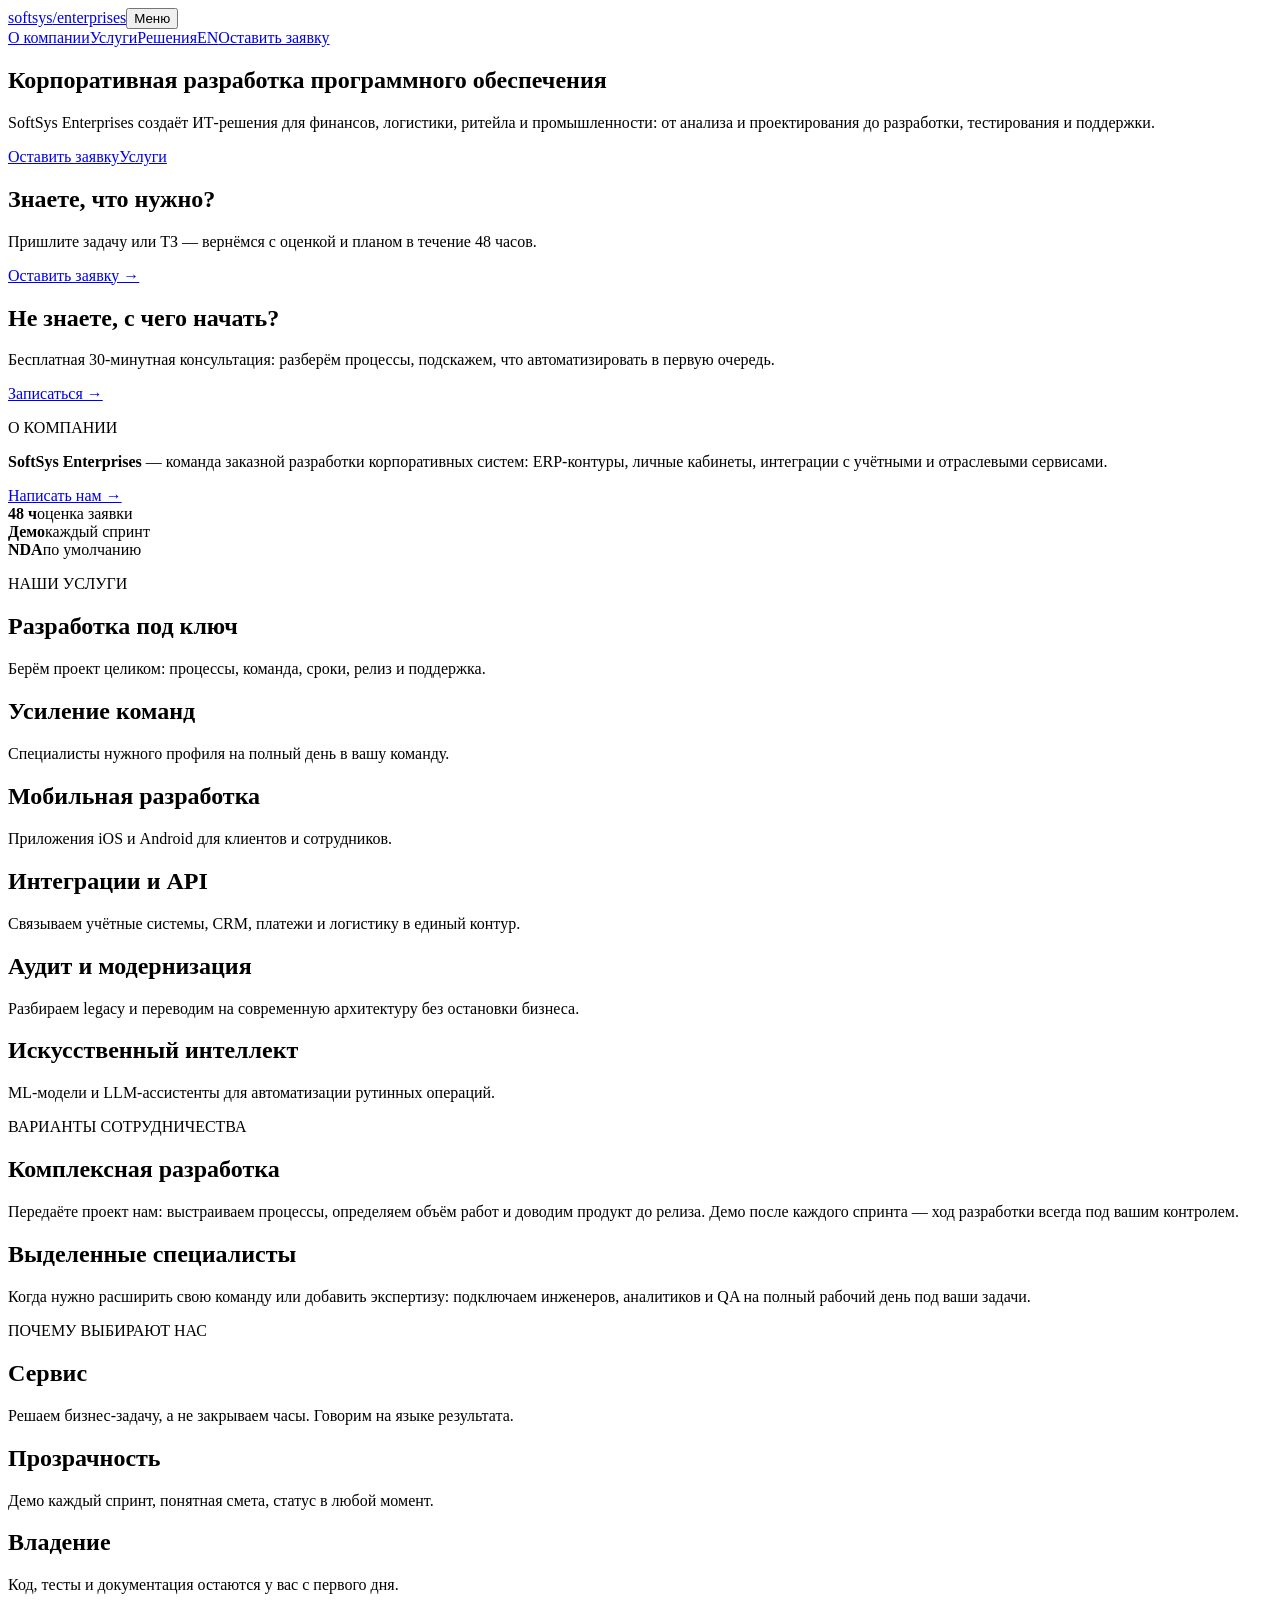
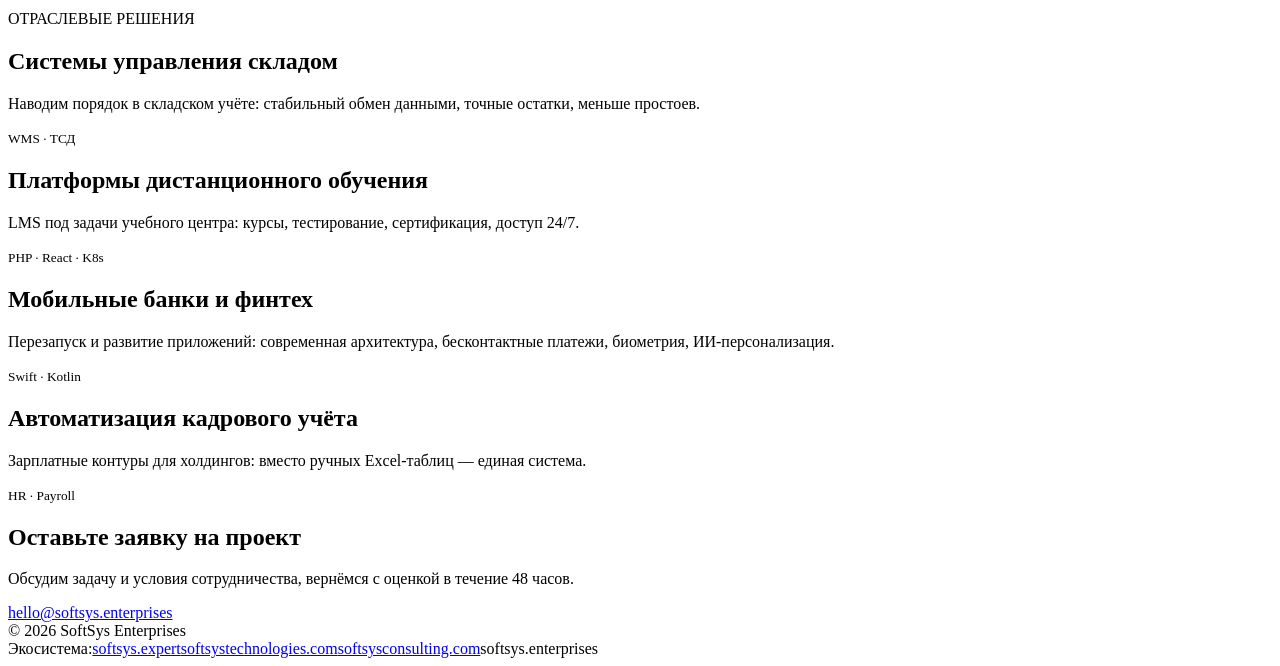
==== index.html @ 0e8d0ef5 "Publish prerendered website" ====
<!doctype html>
<html lang="ru">
<head>
<meta charset="UTF-8">
<meta name="viewport" content="width=device-width,initial-scale=1">
<link rel="icon" type="image/svg+xml" href="/softsys-enterprises-site/favicon.svg">
<!--seo:start-->
<title>Корпоративная разработка ПО — SoftSys Enterprises</title>
<meta name="description" content="Разработка корпоративных систем для финансов, логистики, ритейла и промышленности. Интеграции, мобильные приложения, аудит и модернизация ПО.">
<meta name="robots" content="index,follow,max-image-preview:large">
<link rel="canonical" href="https://softsys.enterprises/">
<link rel="alternate" hreflang="ru" href="https://softsys.enterprises/">
<link rel="alternate" hreflang="en" href="https://softsys.enterprises/en/">
<link rel="alternate" hreflang="x-default" href="https://softsys.enterprises/">
<meta name="theme-color" content="#FFFFFF">
<meta property="og:type" content="website">
<meta property="og:site_name" content="SoftSys Enterprises">
<meta property="og:title" content="Корпоративная разработка ПО — SoftSys Enterprises">
<meta property="og:description" content="Разработка корпоративных систем для финансов, логистики, ритейла и промышленности. Интеграции, мобильные приложения, аудит и модернизация ПО.">
<meta property="og:url" content="https://softsys.enterprises/">
<meta property="og:locale" content="ru_RU">
<meta property="og:image" content="https://softsys.enterprises/og-image.png">
<meta property="og:image:width" content="1200">
<meta property="og:image:height" content="630">
<meta property="og:image:alt" content="SoftSys Enterprises">
<meta name="twitter:card" content="summary_large_image">
<meta name="twitter:title" content="Корпоративная разработка ПО — SoftSys Enterprises">
<meta name="twitter:description" content="Разработка корпоративных систем для финансов, логистики, ритейла и промышленности. Интеграции, мобильные приложения, аудит и модернизация ПО.">
<meta name="twitter:image" content="https://softsys.enterprises/og-image.png">
<script type="application/ld+json">{"@context":"https://schema.org","@graph":[{"@type":"Organization","@id":"https://softsys.enterprises/#organization","name":"SoftSys Enterprises","url":"https://softsys.enterprises/","email":"hello@softsys.enterprises"},{"@type":"WebSite","@id":"https://softsys.enterprises/#website","name":"SoftSys Enterprises","url":"https://softsys.enterprises/","inLanguage":["ru","en"],"publisher":{"@id":"https://softsys.enterprises/#organization"}},{"@type":"WebPage","@id":"https://softsys.enterprises/","url":"https://softsys.enterprises/","name":"Корпоративная разработка ПО — SoftSys Enterprises","description":"Разработка корпоративных систем для финансов, логистики, ритейла и промышленности. Интеграции, мобильные приложения, аудит и модернизация ПО.","inLanguage":"ru","isPartOf":{"@id":"https://softsys.enterprises/#website"},"about":{"@id":"https://softsys.enterprises/#organization"}}]}</script><!--seo:end-->
  <script type="module" crossorigin src="/softsys-enterprises-site/assets/index-pU8qvb5_.js"></script>
  <link rel="stylesheet" crossorigin href="/softsys-enterprises-site/assets/index-C5hssS20.css">
</head>
<body>
<div id="app"><!--[--><header class="site-header"><nav class="nav shell" aria-label="Основная навигация"><a class="brand" href="#top">softsys<span>/enterprises</span></a><button class="menu" type="button" aria-expanded="false" aria-controls="nav-links"><span class="sr-only">Меню</span><i></i><i></i></button><div id="nav-links" class="nav-links"><a href="#about">О компании</a><a href="#services">Услуги</a><a href="#work">Решения</a><a class="language" href="en/" hreflang="en">EN</a><a class="nav-cta" href="#contact">Оставить заявку</a></div></nav></header><main id="top"><section class="hero shell"><h1>Корпоративная разработка программного обеспечения</h1><p>SoftSys Enterprises создаёт ИТ-решения для финансов, логистики, ритейла и промышленности: от анализа и проектирования до разработки, тестирования и поддержки.</p><div class="actions"><a class="button primary" href="#contact">Оставить заявку</a><a class="button secondary" href="#services">Услуги</a></div></section><section id="start" class="shell section"><div class="start-grid"><article><h2>Знаете, что нужно?</h2><p>Пришлите задачу или ТЗ — вернёмся с оценкой и планом в течение 48 часов.</p><a href="#contact">Оставить заявку →</a></article><article><h2>Не знаете, с чего начать?</h2><p>Бесплатная 30-минутная консультация: разберём процессы, подскажем, что автоматизировать в первую очередь.</p><a href="mailto:hello@softsys.enterprises">Записаться →</a></article></div></section><section id="about" class="shell section about"><div><p class="eyebrow">О КОМПАНИИ</p><p class="about-text"><b>SoftSys Enterprises</b> — команда заказной разработки корпоративных систем: ERP-контуры, личные кабинеты, интеграции с учётными и отраслевыми сервисами.</p><a href="#contact">Написать нам →</a></div><div class="stats"><article><b>48 ч</b><span>оценка заявки</span></article><article><b>Демо</b><span>каждый спринт</span></article><article><b>NDA</b><span>по умолчанию</span></article></div></section><section id="services" class="shell section"><p class="eyebrow">НАШИ УСЛУГИ</p><div class="card-grid"><!--[--><article><h2>Разработка под ключ</h2><p>Берём проект целиком: процессы, команда, сроки, релиз и поддержка.</p></article><article><h2>Усиление команд</h2><p>Специалисты нужного профиля на полный день в вашу команду.</p></article><article><h2>Мобильная разработка</h2><p>Приложения iOS и Android для клиентов и сотрудников.</p></article><article><h2>Интеграции и API</h2><p>Связываем учётные системы, CRM, платежи и логистику в единый контур.</p></article><article><h2>Аудит и модернизация</h2><p>Разбираем legacy и переводим на современную архитектуру без остановки бизнеса.</p></article><article><h2>Искусственный интеллект</h2><p>ML-модели и LLM-ассистенты для автоматизации рутинных операций.</p></article><!--]--></div></section><section class="shell section"><p class="eyebrow">ВАРИАНТЫ СОТРУДНИЧЕСТВА</p><div class="start-grid"><!--[--><article><h2>Комплексная разработка</h2><p>Передаёте проект нам: выстраиваем процессы, определяем объём работ и доводим продукт до релиза. Демо после каждого спринта — ход разработки всегда под вашим контролем.</p></article><article><h2>Выделенные специалисты</h2><p>Когда нужно расширить свою команду или добавить экспертизу: подключаем инженеров, аналитиков и QA на полный рабочий день под ваши задачи.</p></article><!--]--></div></section><section class="shell section"><p class="eyebrow">ПОЧЕМУ ВЫБИРАЮТ НАС</p><div class="value-grid"><!--[--><article><h2>Сервис</h2><p>Решаем бизнес-задачу, а не закрываем часы. Говорим на языке результата.</p></article><article><h2>Прозрачность</h2><p>Демо каждый спринт, понятная смета, статус в любой момент.</p></article><article><h2>Владение</h2><p>Код, тесты и документация остаются у вас с первого дня.</p></article><!--]--></div></section><section id="work" class="shell section"><p class="eyebrow">ОТРАСЛЕВЫЕ РЕШЕНИЯ</p><div class="work"><!--[--><article><h2>Системы управления складом</h2><p>Наводим порядок в складском учёте: стабильный обмен данными, точные остатки, меньше простоев.</p><small>WMS · ТСД</small></article><article><h2>Платформы дистанционного обучения</h2><p>LMS под задачи учебного центра: курсы, тестирование, сертификация, доступ 24/7.</p><small>PHP · React · K8s</small></article><article><h2>Мобильные банки и финтех</h2><p>Перезапуск и развитие приложений: современная архитектура, бесконтактные платежи, биометрия, ИИ-персонализация.</p><small>Swift · Kotlin</small></article><article><h2>Автоматизация кадрового учёта</h2><p>Зарплатные контуры для холдингов: вместо ручных Excel-таблиц — единая система.</p><small>HR · Payroll</small></article><!--]--></div></section><section id="contact" class="shell contact"><div class="contact-box"><h2>Оставьте заявку на проект</h2><p>Обсудим задачу и условия сотрудничества, вернёмся с оценкой в течение 48 часов.</p><a href="mailto:hello@softsys.enterprises">hello@softsys.enterprises</a></div><footer><span>© 2026 SoftSys Enterprises</span><div><span>Экосистема:</span><a href="https://softsys.expert">softsys.expert</a><a href="https://softsystechnologies.com">softsystechnologies.com</a><a href="https://softsysconsulting.com">softsysconsulting.com</a><span class="current">softsys.enterprises</span></div></footer></section></main><!--]--></div>
</body>
</html>
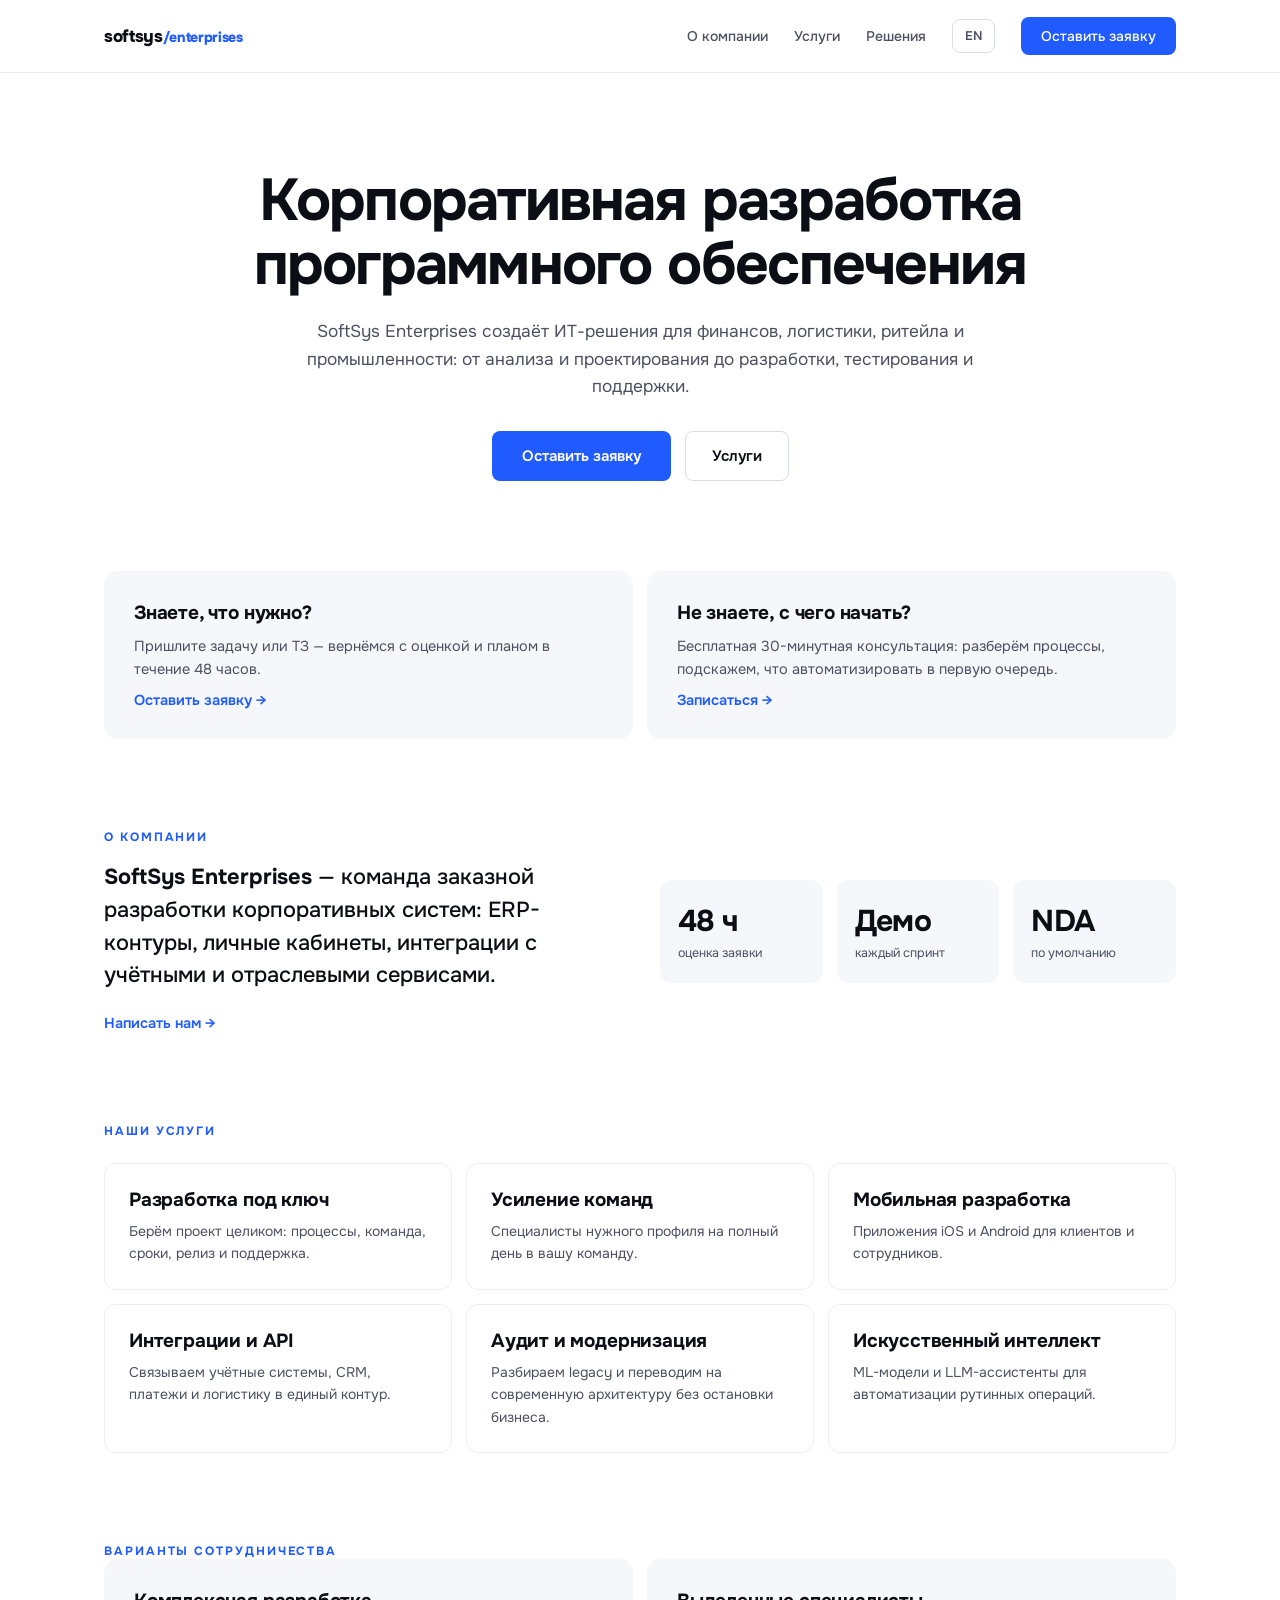
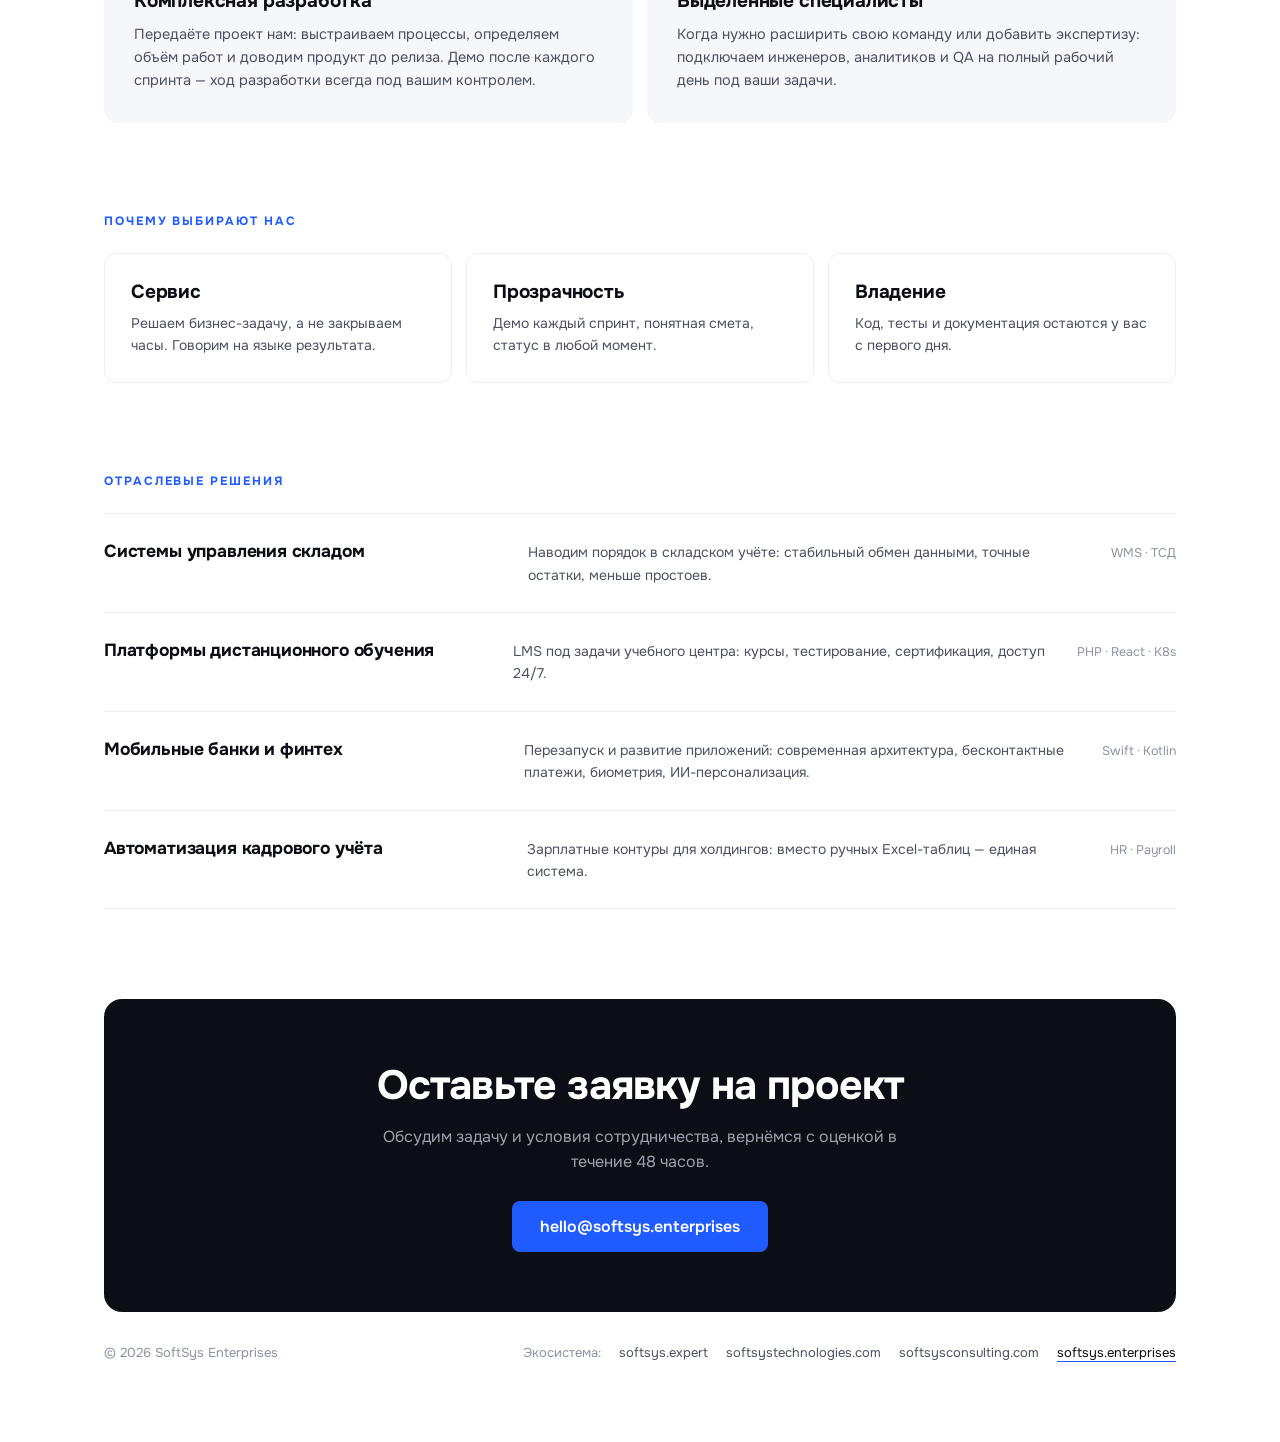
==== commit f4dbd400: "Configure custom domain softsys.enterprises" ====
--- a/index.html
+++ b/index.html
@@ -3,7 +3,7 @@
 <head>
 <meta charset="UTF-8">
 <meta name="viewport" content="width=device-width,initial-scale=1">
-<link rel="icon" type="image/svg+xml" href="/softsys-enterprises-site/favicon.svg">
+<link rel="icon" type="image/svg+xml" href="/favicon.svg">
 <!--seo:start-->
 <title>Корпоративная разработка ПО — SoftSys Enterprises</title>
 <meta name="description" content="Разработка корпоративных систем для финансов, логистики, ритейла и промышленности. Интеграции, мобильные приложения, аудит и модернизация ПО.">
@@ -28,8 +28,8 @@
 <meta name="twitter:description" content="Разработка корпоративных систем для финансов, логистики, ритейла и промышленности. Интеграции, мобильные приложения, аудит и модернизация ПО.">
 <meta name="twitter:image" content="https://softsys.enterprises/og-image.png">
 <script type="application/ld+json">{"@context":"https://schema.org","@graph":[{"@type":"Organization","@id":"https://softsys.enterprises/#organization","name":"SoftSys Enterprises","url":"https://softsys.enterprises/","email":"hello@softsys.enterprises"},{"@type":"WebSite","@id":"https://softsys.enterprises/#website","name":"SoftSys Enterprises","url":"https://softsys.enterprises/","inLanguage":["ru","en"],"publisher":{"@id":"https://softsys.enterprises/#organization"}},{"@type":"WebPage","@id":"https://softsys.enterprises/","url":"https://softsys.enterprises/","name":"Корпоративная разработка ПО — SoftSys Enterprises","description":"Разработка корпоративных систем для финансов, логистики, ритейла и промышленности. Интеграции, мобильные приложения, аудит и модернизация ПО.","inLanguage":"ru","isPartOf":{"@id":"https://softsys.enterprises/#website"},"about":{"@id":"https://softsys.enterprises/#organization"}}]}</script><!--seo:end-->
-  <script type="module" crossorigin src="/softsys-enterprises-site/assets/index-pU8qvb5_.js"></script>
-  <link rel="stylesheet" crossorigin href="/softsys-enterprises-site/assets/index-C5hssS20.css">
+  <script type="module" crossorigin src="/assets/index-C4tIwDuq.js"></script>
+  <link rel="stylesheet" crossorigin href="/assets/index-bQgVB9Rm.css">
 </head>
 <body>
 <div id="app"><!--[--><header class="site-header"><nav class="nav shell" aria-label="Основная навигация"><a class="brand" href="#top">softsys<span>/enterprises</span></a><button class="menu" type="button" aria-expanded="false" aria-controls="nav-links"><span class="sr-only">Меню</span><i></i><i></i></button><div id="nav-links" class="nav-links"><a href="#about">О компании</a><a href="#services">Услуги</a><a href="#work">Решения</a><a class="language" href="en/" hreflang="en">EN</a><a class="nav-cta" href="#contact">Оставить заявку</a></div></nav></header><main id="top"><section class="hero shell"><h1>Корпоративная разработка программного обеспечения</h1><p>SoftSys Enterprises создаёт ИТ-решения для финансов, логистики, ритейла и промышленности: от анализа и проектирования до разработки, тестирования и поддержки.</p><div class="actions"><a class="button primary" href="#contact">Оставить заявку</a><a class="button secondary" href="#services">Услуги</a></div></section><section id="start" class="shell section"><div class="start-grid"><article><h2>Знаете, что нужно?</h2><p>Пришлите задачу или ТЗ — вернёмся с оценкой и планом в течение 48 часов.</p><a href="#contact">Оставить заявку →</a></article><article><h2>Не знаете, с чего начать?</h2><p>Бесплатная 30-минутная консультация: разберём процессы, подскажем, что автоматизировать в первую очередь.</p><a href="mailto:hello@softsys.enterprises">Записаться →</a></article></div></section><section id="about" class="shell section about"><div><p class="eyebrow">О КОМПАНИИ</p><p class="about-text"><b>SoftSys Enterprises</b> — команда заказной разработки корпоративных систем: ERP-контуры, личные кабинеты, интеграции с учётными и отраслевыми сервисами.</p><a href="#contact">Написать нам →</a></div><div class="stats"><article><b>48 ч</b><span>оценка заявки</span></article><article><b>Демо</b><span>каждый спринт</span></article><article><b>NDA</b><span>по умолчанию</span></article></div></section><section id="services" class="shell section"><p class="eyebrow">НАШИ УСЛУГИ</p><div class="card-grid"><!--[--><article><h2>Разработка под ключ</h2><p>Берём проект целиком: процессы, команда, сроки, релиз и поддержка.</p></article><article><h2>Усиление команд</h2><p>Специалисты нужного профиля на полный день в вашу команду.</p></article><article><h2>Мобильная разработка</h2><p>Приложения iOS и Android для клиентов и сотрудников.</p></article><article><h2>Интеграции и API</h2><p>Связываем учётные системы, CRM, платежи и логистику в единый контур.</p></article><article><h2>Аудит и модернизация</h2><p>Разбираем legacy и переводим на современную архитектуру без остановки бизнеса.</p></article><article><h2>Искусственный интеллект</h2><p>ML-модели и LLM-ассистенты для автоматизации рутинных операций.</p></article><!--]--></div></section><section class="shell section"><p class="eyebrow">ВАРИАНТЫ СОТРУДНИЧЕСТВА</p><div class="start-grid"><!--[--><article><h2>Комплексная разработка</h2><p>Передаёте проект нам: выстраиваем процессы, определяем объём работ и доводим продукт до релиза. Демо после каждого спринта — ход разработки всегда под вашим контролем.</p></article><article><h2>Выделенные специалисты</h2><p>Когда нужно расширить свою команду или добавить экспертизу: подключаем инженеров, аналитиков и QA на полный рабочий день под ваши задачи.</p></article><!--]--></div></section><section class="shell section"><p class="eyebrow">ПОЧЕМУ ВЫБИРАЮТ НАС</p><div class="value-grid"><!--[--><article><h2>Сервис</h2><p>Решаем бизнес-задачу, а не закрываем часы. Говорим на языке результата.</p></article><article><h2>Прозрачность</h2><p>Демо каждый спринт, понятная смета, статус в любой момент.</p></article><article><h2>Владение</h2><p>Код, тесты и документация остаются у вас с первого дня.</p></article><!--]--></div></section><section id="work" class="shell section"><p class="eyebrow">ОТРАСЛЕВЫЕ РЕШЕНИЯ</p><div class="work"><!--[--><article><h2>Системы управления складом</h2><p>Наводим порядок в складском учёте: стабильный обмен данными, точные остатки, меньше простоев.</p><small>WMS · ТСД</small></article><article><h2>Платформы дистанционного обучения</h2><p>LMS под задачи учебного центра: курсы, тестирование, сертификация, доступ 24/7.</p><small>PHP · React · K8s</small></article><article><h2>Мобильные банки и финтех</h2><p>Перезапуск и развитие приложений: современная архитектура, бесконтактные платежи, биометрия, ИИ-персонализация.</p><small>Swift · Kotlin</small></article><article><h2>Автоматизация кадрового учёта</h2><p>Зарплатные контуры для холдингов: вместо ручных Excel-таблиц — единая система.</p><small>HR · Payroll</small></article><!--]--></div></section><section id="contact" class="shell contact"><div class="contact-box"><h2>Оставьте заявку на проект</h2><p>Обсудим задачу и условия сотрудничества, вернёмся с оценкой в течение 48 часов.</p><a href="mailto:hello@softsys.enterprises">hello@softsys.enterprises</a></div><footer><span>© 2026 SoftSys Enterprises</span><div><span>Экосистема:</span><a href="https://softsys.expert">softsys.expert</a><a href="https://softsystechnologies.com">softsystechnologies.com</a><a href="https://softsysconsulting.com">softsysconsulting.com</a><span class="current">softsys.enterprises</span></div></footer></section></main><!--]--></div>
--- a/assets/index-bQgVB9Rm.css
+++ b/assets/index-bQgVB9Rm.css
@@ -0,0 +1 @@
+@font-face{font-family:Onest Variable;font-style:normal;font-display:swap;font-weight:100 900;src:url(/assets/onest-cyrillic-ext-wght-normal-DOFToQv1.woff2)format("woff2-variations");unicode-range:U+460-52F,U+1C80-1C8A,U+20B4,U+2DE0-2DFF,U+A640-A69F,U+FE2E-FE2F}@font-face{font-family:Onest Variable;font-style:normal;font-display:swap;font-weight:100 900;src:url(/assets/onest-cyrillic-wght-normal-DayYxulF.woff2)format("woff2-variations");unicode-range:U+301,U+400-45F,U+490-491,U+4B0-4B1,U+2116}@font-face{font-family:Onest Variable;font-style:normal;font-display:swap;font-weight:100 900;src:url(/assets/onest-math-wght-normal-Bl4ZGkZl.woff2)format("woff2-variations");unicode-range:U+302-303,U+305,U+307-308,U+310,U+312,U+315,U+31A,U+326-327,U+32C,U+32F-330,U+332-333,U+338,U+33A,U+346,U+34D,U+391-3A1,U+3A3-3A9,U+3B1-3C9,U+3D1,U+3D5-3D6,U+3F0-3F1,U+3F4-3F5,U+2016-2017,U+2034-2038,U+203C,U+2040,U+2043,U+2047,U+2050,U+2057,U+205F,U+2070-2071,U+2074-208E,U+2090-209C,U+20D0-20DC,U+20E1,U+20E5-20EF,U+2100-2112,U+2114-2115,U+2117-2121,U+2123-214F,U+2190,U+2192,U+2194-21AE,U+21B0-21E5,U+21F1-21F2,U+21F4-2211,U+2213-2214,U+2216-22FF,U+2308-230B,U+2310,U+2319,U+231C-2321,U+2336-237A,U+237C,U+2395,U+239B-23B7,U+23D0,U+23DC-23E1,U+2474-2475,U+25AF,U+25B3,U+25B7,U+25BD,U+25C1,U+25CA,U+25CC,U+25FB,U+266D-266F,U+27C0-27FF,U+2900-2AFF,U+2B0E-2B11,U+2B30-2B4C,U+2BFE,U+3030,U+FF5B,U+FF5D,U+1D400-1D7FF,U+1EE??}@font-face{font-family:Onest Variable;font-style:normal;font-display:swap;font-weight:100 900;src:url(/assets/onest-symbols-wght-normal-DxQzqQfC.woff2)format("woff2-variations");unicode-range:U+1-C,U+E-1F,U+7F-9F,U+20DD-20E0,U+20E2-20E4,U+2150-218F,U+2190,U+2192,U+2194-2199,U+21AF,U+21E6-21F0,U+21F3,U+2218-2219,U+2299,U+22C4-22C6,U+2300-243F,U+2440-244A,U+2460-24FF,U+25A0-27BF,U+28??,U+2921-2922,U+2981,U+29BF,U+29EB,U+2B??,U+4DC0-4DFF,U+FFF9-FFFB,U+10140-1018E,U+10190-1019C,U+101A0,U+101D0-101FD,U+102E0-102FB,U+10E60-10E7E,U+1D2C0-1D2D3,U+1D2E0-1D37F,U+1F0??,U+1F100-1F1AD,U+1F1E6-1F1FF,U+1F30D-1F30F,U+1F315,U+1F31C,U+1F31E,U+1F320-1F32C,U+1F336,U+1F378,U+1F37D,U+1F382,U+1F393-1F39F,U+1F3A7-1F3A8,U+1F3AC-1F3AF,U+1F3C2,U+1F3C4-1F3C6,U+1F3CA-1F3CE,U+1F3D4-1F3E0,U+1F3ED,U+1F3F1-1F3F3,U+1F3F5-1F3F7,U+1F408,U+1F415,U+1F41F,U+1F426,U+1F43F,U+1F441-1F442,U+1F444,U+1F446-1F449,U+1F44C-1F44E,U+1F453,U+1F46A,U+1F47D,U+1F4A3,U+1F4B0,U+1F4B3,U+1F4B9,U+1F4BB,U+1F4BF,U+1F4C8-1F4CB,U+1F4D6,U+1F4DA,U+1F4DF,U+1F4E3-1F4E6,U+1F4EA-1F4ED,U+1F4F7,U+1F4F9-1F4FB,U+1F4FD-1F4FE,U+1F503,U+1F507-1F50B,U+1F50D,U+1F512-1F513,U+1F53E-1F54A,U+1F54F-1F5FA,U+1F610,U+1F650-1F67F,U+1F687,U+1F68D,U+1F691,U+1F694,U+1F698,U+1F6AD,U+1F6B2,U+1F6B9-1F6BA,U+1F6BC,U+1F6C6-1F6CF,U+1F6D3-1F6D7,U+1F6E0-1F6EA,U+1F6F0-1F6F3,U+1F6F7-1F6FC,U+1F7??,U+1F800-1F80B,U+1F810-1F847,U+1F850-1F859,U+1F860-1F887,U+1F890-1F8AD,U+1F8B0-1F8BB,U+1F8C0-1F8C1,U+1F900-1F90B,U+1F93B,U+1F946,U+1F984,U+1F996,U+1F9E9,U+1FA00-1FA6F,U+1FA70-1FA7C,U+1FA80-1FA89,U+1FA8F-1FAC6,U+1FACE-1FADC,U+1FADF-1FAE9,U+1FAF0-1FAF8,U+1FB??}@font-face{font-family:Onest Variable;font-style:normal;font-display:swap;font-weight:100 900;src:url(/assets/onest-vietnamese-wght-normal-BBxOatbv.woff2)format("woff2-variations");unicode-range:U+102-103,U+110-111,U+128-129,U+168-169,U+1A0-1A1,U+1AF-1B0,U+300-301,U+303-304,U+308-309,U+323,U+329,U+1EA0-1EF9,U+20AB}@font-face{font-family:Onest Variable;font-style:normal;font-display:swap;font-weight:100 900;src:url(/assets/onest-latin-ext-wght-normal-QAhDxQuo.woff2)format("woff2-variations");unicode-range:U+100-2BA,U+2BD-2C5,U+2C7-2CC,U+2CE-2D7,U+2DD-2FF,U+304,U+308,U+329,U+1D00-1DBF,U+1E00-1E9F,U+1EF2-1EFF,U+2020,U+20A0-20AB,U+20AD-20C0,U+2113,U+2C60-2C7F,U+A720-A7FF}@font-face{font-family:Onest Variable;font-style:normal;font-display:swap;font-weight:100 900;src:url(/assets/onest-latin-wght-normal-Dun_Rd-l.woff2)format("woff2-variations");unicode-range:U+??,U+131,U+152-153,U+2BB-2BC,U+2C6,U+2DA,U+2DC,U+304,U+308,U+329,U+2000-206F,U+20AC,U+2122,U+2191,U+2193,U+2212,U+2215,U+FEFF,U+FFFD}:root{color:#0b0e14;font-synthesis:none;background:#fff;font-family:Onest Variable,Arial,sans-serif}*{box-sizing:border-box}html{scroll-behavior:smooth}body{min-width:320px;margin:0}a{color:inherit;text-decoration:none}a:hover{color:#1f5bff}a:focus-visible{outline-offset:4px;outline:3px solid #1f5bff}button:focus-visible{outline-offset:4px;outline:3px solid #1f5bff}.shell{width:min(1120px,100%);margin:auto;padding-inline-start:24px;padding-inline-end:24px}.site-header{z-index:10;-webkit-backdrop-filter:blur(8px);backdrop-filter:blur(8px);background:#ffffffeb;border-bottom:1px solid #eceef2;position:sticky;top:0}.nav{justify-content:space-between;align-items:center;gap:20px;min-height:72px;display:flex}.brand{letter-spacing:-.02em;font-size:17px;font-weight:800}.brand span{color:#1f5bff;font-size:14px}.nav-links{color:#4b5160;align-items:center;gap:26px;font-size:14px;font-weight:500;display:flex}.language{border:1px solid #d8dce4;border-radius:8px;padding:8px 12px;font-size:12.5px;font-weight:600}.nav-cta,.primary{color:#fff;background:#1f5bff;border-radius:8px;padding:10px 20px}.nav-cta:hover,.primary:hover{color:#fff;background:#1746cc}.menu{display:none}.hero{text-align:center;padding-top:96px}.hero h1{letter-spacing:-.03em;max-width:24ch;margin:auto;font-size:clamp(36px,4.6vw,60px);line-height:1.08}.hero>p{color:#4b5160;max-width:62ch;margin:22px auto 0;font-size:clamp(15px,1.35vw,17.5px);line-height:1.6}.actions{flex-wrap:wrap;justify-content:center;gap:14px;margin-top:30px;display:flex}.button{border-radius:8px;padding:15px 30px;font-size:15px;font-weight:600}.secondary{border:1.5px solid #d8dce4;padding:14px 26px}.section{padding-top:90px;scroll-margin-top:72px}.start-grid{grid-template-columns:repeat(2,minmax(0,1fr));gap:14px;display:grid}.start-grid article{background:#f5f7fa;border-radius:14px;flex-direction:column;gap:10px;padding:30px;display:flex}.start-grid h2,.card-grid h2,.value-grid h2,.work h2{letter-spacing:-.01em;margin:0;font-size:19px}.start-grid p,.card-grid p,.value-grid p,.work p{color:#4b5160;margin:0;font-size:14.5px;line-height:1.6}.start-grid a,.about a{color:#1f5bff;margin-top:auto;font-size:14.5px;font-weight:600}.eyebrow{color:#1f5bff;letter-spacing:.16em;margin:0;font-size:12px;font-weight:700}.about{grid-template-columns:1fr 1fr;align-items:center;gap:40px;display:grid}.about-text{margin:16px 0 0;font-size:clamp(17px,1.7vw,22px);font-weight:500;line-height:1.5}.about a{margin-top:22px;display:inline-block}.stats{grid-template-columns:repeat(3,1fr);gap:14px;display:grid}.stats article{background:#f5f7fa;border-radius:12px;padding:22px 18px}.stats b{letter-spacing:-.02em;font-size:30px;display:block}.stats span{color:#4b5160;margin-top:5px;font-size:12.5px;display:block}.card-grid,.value-grid{grid-template-columns:repeat(3,1fr);gap:14px;margin-top:24px;display:grid}.card-grid article,.value-grid article{border:1px solid #eceef2;border-radius:12px;padding:24px}.card-grid article:hover{border-color:#1f5bff}.card-grid p,.value-grid p{margin-top:8px;font-size:14px}.value-grid article{padding:26px}.work{margin-top:24px}.work article{border-top:1px solid #eceef2;grid-template-columns:1fr 1.4fr auto;align-items:baseline;gap:24px;padding:26px 0;display:grid}.work article:last-child{border-bottom:1px solid #eceef2}.work h2{font-size:17.5px}.work p{font-size:14px}.work small{color:#8b92a1;white-space:nowrap;font-size:12.5px}.contact{padding-top:90px;padding-bottom:80px;scroll-margin-top:72px}.contact-box{color:#fff;text-align:center;background:#0b0e14;border-radius:18px;padding:60px 40px}.contact-box h2{letter-spacing:-.02em;margin:auto;font-size:clamp(26px,3.2vw,42px)}.contact-box p{color:#9ba1ae;max-width:48ch;margin:14px auto 0;line-height:1.55}.contact-box a{color:#fff;overflow-wrap:anywhere;background:#1f5bff;border-radius:8px;margin-top:26px;padding:15px 28px;font-weight:600;display:inline-block}footer{color:#8b92a1;flex-wrap:wrap;justify-content:space-between;gap:18px;margin-top:32px;font-size:13px;display:flex}footer div{flex-wrap:wrap;gap:18px;display:flex}footer a{color:#4b5160}.current{color:#0b0e14;border-bottom:1px solid #1f5bff}@media (max-width:700px){.shell{padding-inline-start:16px;padding-inline-end:16px}.menu{background:#fff;border:1px solid #d8dce4;border-radius:8px;gap:5px;width:42px;height:42px;padding:11px;display:grid}.menu i{background:#0b0e14;height:1px;display:block}.nav-links{background:#fff;border:1px solid #eceef2;border-radius:12px;flex-direction:column;align-items:stretch;padding:16px;display:none;position:absolute;top:64px;left:16px;right:16px;box-shadow:0 14px 35px #0b0e1418}.nav-links.open{display:flex}.nav-links a{padding:8px}.language,.nav-cta{text-align:center}.hero{padding-top:64px}.section{padding-top:70px}.start-grid,.about,.value-grid,.card-grid{grid-template-columns:1fr}.stats{grid-template-columns:repeat(3,1fr);gap:8px}.stats article{padding:18px 12px}.stats b{font-size:24px}.work article{grid-template-columns:1fr;gap:8px}.work small{white-space:normal}.contact{padding-top:70px;padding-bottom:48px}.contact-box{padding:44px 20px}footer div{gap:10px 14px}}@media (max-width:370px){.stats{grid-template-columns:1fr}.hero h1{font-size:34px}}@media (prefers-reduced-motion:reduce){html{scroll-behavior:auto}*{transition:none!important;animation:none!important}}.sr-only{clip:rect(0,0,0,0);white-space:nowrap;border:0;width:1px;height:1px;margin:-1px;padding:0;position:absolute;overflow:hidden}@media (max-width:700px){body{overflow-x:hidden}.menu{z-index:3;flex:none;width:44px;height:44px;position:relative}.menu i{width:18px;height:2px;margin-top:-1px;margin-left:-9px;transition:transform .22s;position:absolute;top:50%;left:50%}.menu i:first-of-type{transform:translateY(-4px)}.menu i:last-of-type{transform:translateY(4px)}.menu[aria-expanded=true] i:first-of-type{transform:rotate(45deg)}.menu[aria-expanded=true] i:last-of-type{transform:rotate(-45deg)}.nav-links{visibility:hidden;opacity:0;pointer-events:none;transition:visibility 0s linear .22s,opacity .22s,transform .22s;display:flex;transform:translateY(-8px)scale(.98)}.nav-links.open{visibility:visible;opacity:1;pointer-events:auto;transition-delay:0s;transform:none}.nav-links a{opacity:0;min-height:44px;transition:opacity .18s,transform .18s;transform:translateY(-5px)}.nav-links.open a{opacity:1;transform:none}.nav-links.open a:first-child{transition-delay:40ms}.nav-links.open a:nth-child(2){transition-delay:70ms}.nav-links.open a:nth-child(3){transition-delay:.1s}.nav-links.open a:nth-child(4){transition-delay:.13s}.nav-links.open a:nth-child(5){transition-delay:.16s}}
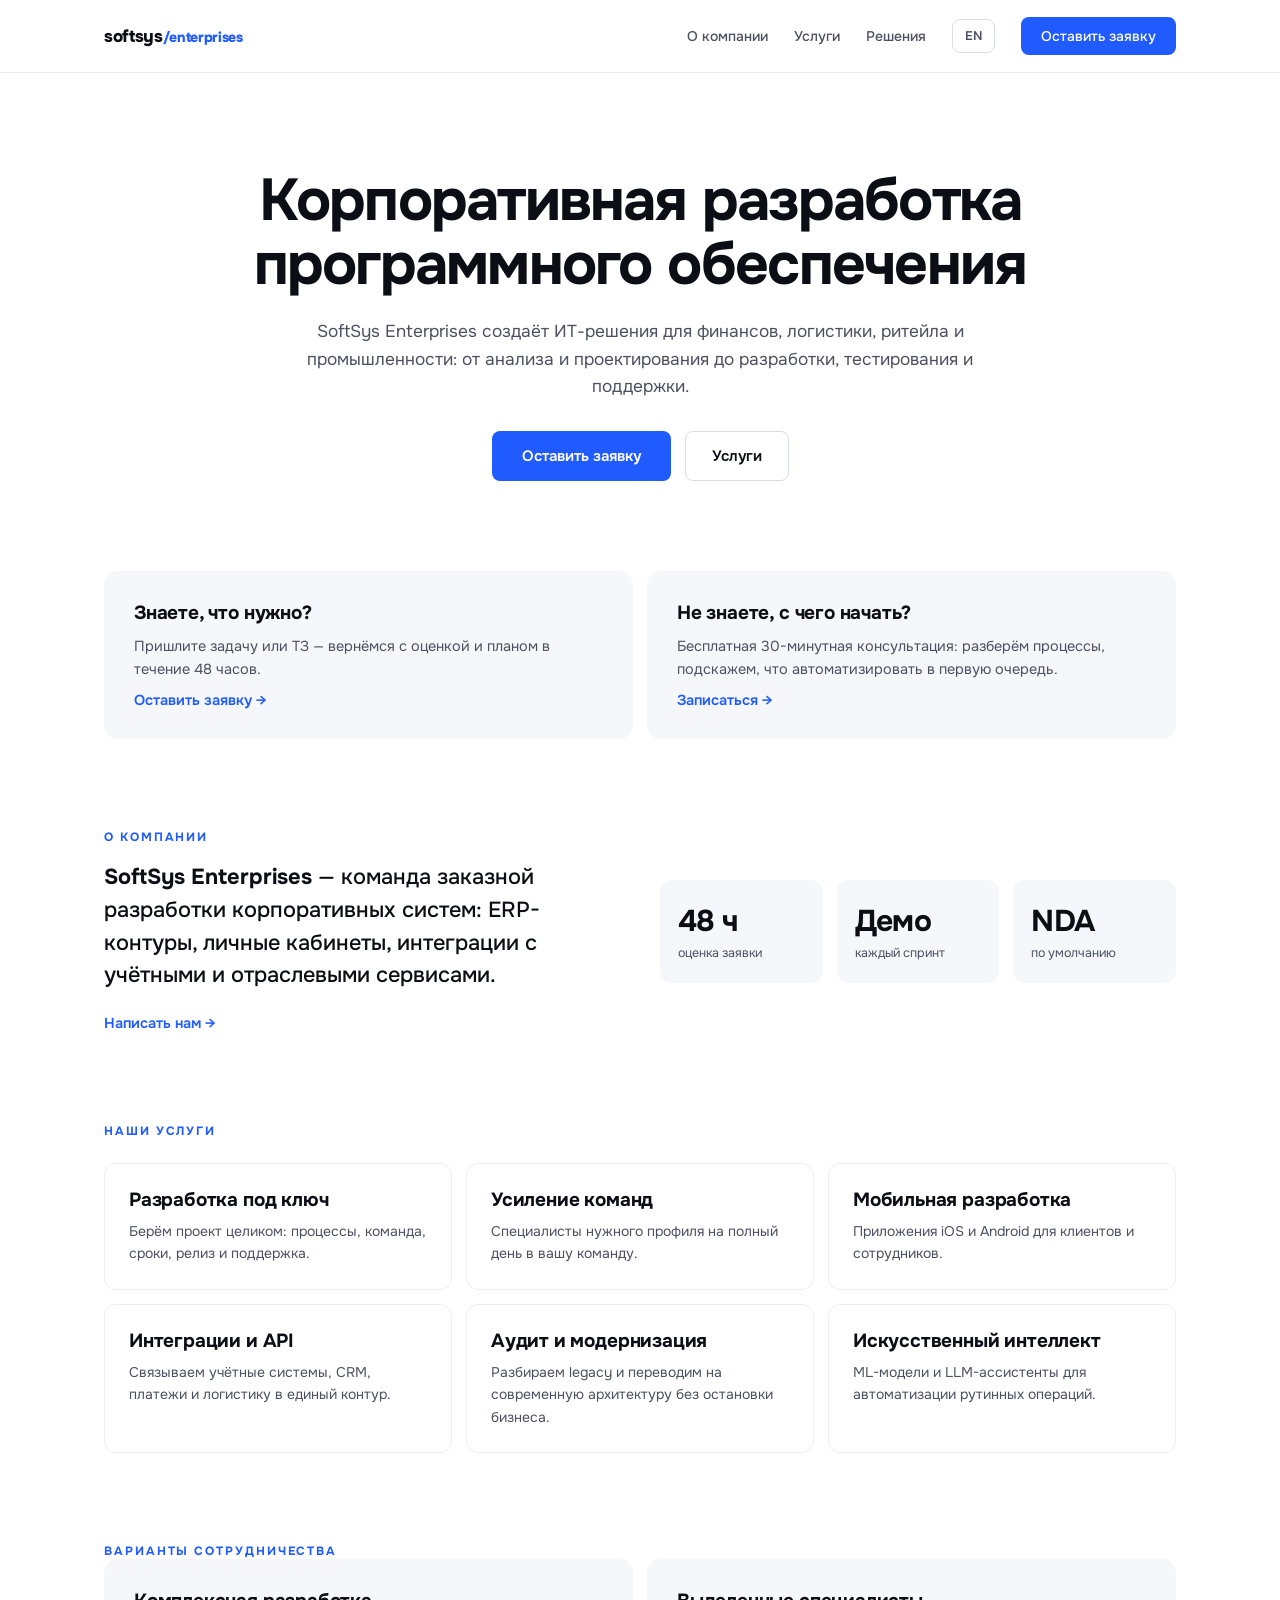
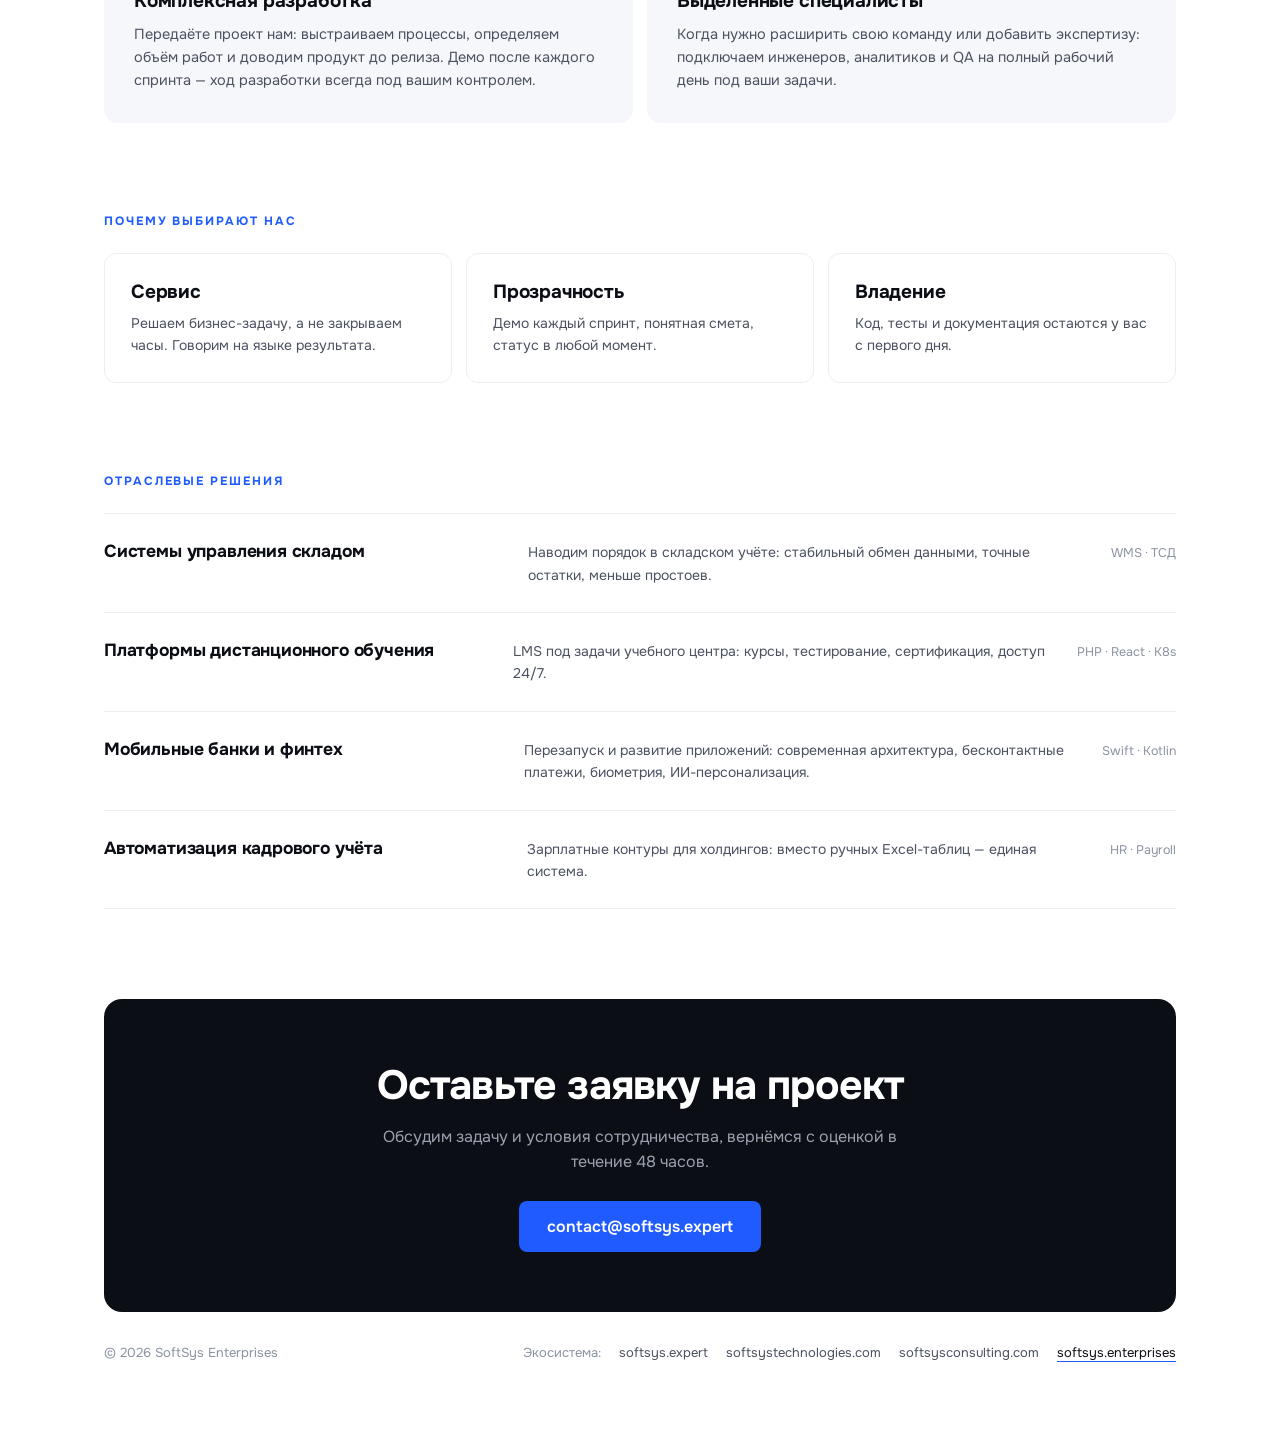
==== commit 247868a6: "Publish shared SoftSys contact mailbox" ====
--- a/index.html
+++ b/index.html
@@ -27,11 +27,11 @@
 <meta name="twitter:title" content="Корпоративная разработка ПО — SoftSys Enterprises">
 <meta name="twitter:description" content="Разработка корпоративных систем для финансов, логистики, ритейла и промышленности. Интеграции, мобильные приложения, аудит и модернизация ПО.">
 <meta name="twitter:image" content="https://softsys.enterprises/og-image.png">
-<script type="application/ld+json">{"@context":"https://schema.org","@graph":[{"@type":"Organization","@id":"https://softsys.enterprises/#organization","name":"SoftSys Enterprises","url":"https://softsys.enterprises/","email":"hello@softsys.enterprises"},{"@type":"WebSite","@id":"https://softsys.enterprises/#website","name":"SoftSys Enterprises","url":"https://softsys.enterprises/","inLanguage":["ru","en"],"publisher":{"@id":"https://softsys.enterprises/#organization"}},{"@type":"WebPage","@id":"https://softsys.enterprises/","url":"https://softsys.enterprises/","name":"Корпоративная разработка ПО — SoftSys Enterprises","description":"Разработка корпоративных систем для финансов, логистики, ритейла и промышленности. Интеграции, мобильные приложения, аудит и модернизация ПО.","inLanguage":"ru","isPartOf":{"@id":"https://softsys.enterprises/#website"},"about":{"@id":"https://softsys.enterprises/#organization"}}]}</script><!--seo:end-->
-  <script type="module" crossorigin src="/assets/index-C4tIwDuq.js"></script>
+<script type="application/ld+json">{"@context":"https://schema.org","@graph":[{"@type":"Organization","@id":"https://softsys.enterprises/#organization","name":"SoftSys Enterprises","url":"https://softsys.enterprises/","email":"contact@softsys.expert"},{"@type":"WebSite","@id":"https://softsys.enterprises/#website","name":"SoftSys Enterprises","url":"https://softsys.enterprises/","inLanguage":["ru","en"],"publisher":{"@id":"https://softsys.enterprises/#organization"}},{"@type":"WebPage","@id":"https://softsys.enterprises/","url":"https://softsys.enterprises/","name":"Корпоративная разработка ПО — SoftSys Enterprises","description":"Разработка корпоративных систем для финансов, логистики, ритейла и промышленности. Интеграции, мобильные приложения, аудит и модернизация ПО.","inLanguage":"ru","isPartOf":{"@id":"https://softsys.enterprises/#website"},"about":{"@id":"https://softsys.enterprises/#organization"}}]}</script><!--seo:end-->
+  <script type="module" crossorigin src="/assets/index-eZdG0xAp.js"></script>
   <link rel="stylesheet" crossorigin href="/assets/index-bQgVB9Rm.css">
 </head>
 <body>
-<div id="app"><!--[--><header class="site-header"><nav class="nav shell" aria-label="Основная навигация"><a class="brand" href="#top">softsys<span>/enterprises</span></a><button class="menu" type="button" aria-expanded="false" aria-controls="nav-links"><span class="sr-only">Меню</span><i></i><i></i></button><div id="nav-links" class="nav-links"><a href="#about">О компании</a><a href="#services">Услуги</a><a href="#work">Решения</a><a class="language" href="en/" hreflang="en">EN</a><a class="nav-cta" href="#contact">Оставить заявку</a></div></nav></header><main id="top"><section class="hero shell"><h1>Корпоративная разработка программного обеспечения</h1><p>SoftSys Enterprises создаёт ИТ-решения для финансов, логистики, ритейла и промышленности: от анализа и проектирования до разработки, тестирования и поддержки.</p><div class="actions"><a class="button primary" href="#contact">Оставить заявку</a><a class="button secondary" href="#services">Услуги</a></div></section><section id="start" class="shell section"><div class="start-grid"><article><h2>Знаете, что нужно?</h2><p>Пришлите задачу или ТЗ — вернёмся с оценкой и планом в течение 48 часов.</p><a href="#contact">Оставить заявку →</a></article><article><h2>Не знаете, с чего начать?</h2><p>Бесплатная 30-минутная консультация: разберём процессы, подскажем, что автоматизировать в первую очередь.</p><a href="mailto:hello@softsys.enterprises">Записаться →</a></article></div></section><section id="about" class="shell section about"><div><p class="eyebrow">О КОМПАНИИ</p><p class="about-text"><b>SoftSys Enterprises</b> — команда заказной разработки корпоративных систем: ERP-контуры, личные кабинеты, интеграции с учётными и отраслевыми сервисами.</p><a href="#contact">Написать нам →</a></div><div class="stats"><article><b>48 ч</b><span>оценка заявки</span></article><article><b>Демо</b><span>каждый спринт</span></article><article><b>NDA</b><span>по умолчанию</span></article></div></section><section id="services" class="shell section"><p class="eyebrow">НАШИ УСЛУГИ</p><div class="card-grid"><!--[--><article><h2>Разработка под ключ</h2><p>Берём проект целиком: процессы, команда, сроки, релиз и поддержка.</p></article><article><h2>Усиление команд</h2><p>Специалисты нужного профиля на полный день в вашу команду.</p></article><article><h2>Мобильная разработка</h2><p>Приложения iOS и Android для клиентов и сотрудников.</p></article><article><h2>Интеграции и API</h2><p>Связываем учётные системы, CRM, платежи и логистику в единый контур.</p></article><article><h2>Аудит и модернизация</h2><p>Разбираем legacy и переводим на современную архитектуру без остановки бизнеса.</p></article><article><h2>Искусственный интеллект</h2><p>ML-модели и LLM-ассистенты для автоматизации рутинных операций.</p></article><!--]--></div></section><section class="shell section"><p class="eyebrow">ВАРИАНТЫ СОТРУДНИЧЕСТВА</p><div class="start-grid"><!--[--><article><h2>Комплексная разработка</h2><p>Передаёте проект нам: выстраиваем процессы, определяем объём работ и доводим продукт до релиза. Демо после каждого спринта — ход разработки всегда под вашим контролем.</p></article><article><h2>Выделенные специалисты</h2><p>Когда нужно расширить свою команду или добавить экспертизу: подключаем инженеров, аналитиков и QA на полный рабочий день под ваши задачи.</p></article><!--]--></div></section><section class="shell section"><p class="eyebrow">ПОЧЕМУ ВЫБИРАЮТ НАС</p><div class="value-grid"><!--[--><article><h2>Сервис</h2><p>Решаем бизнес-задачу, а не закрываем часы. Говорим на языке результата.</p></article><article><h2>Прозрачность</h2><p>Демо каждый спринт, понятная смета, статус в любой момент.</p></article><article><h2>Владение</h2><p>Код, тесты и документация остаются у вас с первого дня.</p></article><!--]--></div></section><section id="work" class="shell section"><p class="eyebrow">ОТРАСЛЕВЫЕ РЕШЕНИЯ</p><div class="work"><!--[--><article><h2>Системы управления складом</h2><p>Наводим порядок в складском учёте: стабильный обмен данными, точные остатки, меньше простоев.</p><small>WMS · ТСД</small></article><article><h2>Платформы дистанционного обучения</h2><p>LMS под задачи учебного центра: курсы, тестирование, сертификация, доступ 24/7.</p><small>PHP · React · K8s</small></article><article><h2>Мобильные банки и финтех</h2><p>Перезапуск и развитие приложений: современная архитектура, бесконтактные платежи, биометрия, ИИ-персонализация.</p><small>Swift · Kotlin</small></article><article><h2>Автоматизация кадрового учёта</h2><p>Зарплатные контуры для холдингов: вместо ручных Excel-таблиц — единая система.</p><small>HR · Payroll</small></article><!--]--></div></section><section id="contact" class="shell contact"><div class="contact-box"><h2>Оставьте заявку на проект</h2><p>Обсудим задачу и условия сотрудничества, вернёмся с оценкой в течение 48 часов.</p><a href="mailto:hello@softsys.enterprises">hello@softsys.enterprises</a></div><footer><span>© 2026 SoftSys Enterprises</span><div><span>Экосистема:</span><a href="https://softsys.expert">softsys.expert</a><a href="https://softsystechnologies.com">softsystechnologies.com</a><a href="https://softsysconsulting.com">softsysconsulting.com</a><span class="current">softsys.enterprises</span></div></footer></section></main><!--]--></div>
+<div id="app"><!--[--><header class="site-header"><nav class="nav shell" aria-label="Основная навигация"><a class="brand" href="#top">softsys<span>/enterprises</span></a><button class="menu" type="button" aria-expanded="false" aria-controls="nav-links"><span class="sr-only">Меню</span><i></i><i></i></button><div id="nav-links" class="nav-links"><a href="#about">О компании</a><a href="#services">Услуги</a><a href="#work">Решения</a><a class="language" href="en/" hreflang="en">EN</a><a class="nav-cta" href="#contact">Оставить заявку</a></div></nav></header><main id="top"><section class="hero shell"><h1>Корпоративная разработка программного обеспечения</h1><p>SoftSys Enterprises создаёт ИТ-решения для финансов, логистики, ритейла и промышленности: от анализа и проектирования до разработки, тестирования и поддержки.</p><div class="actions"><a class="button primary" href="#contact">Оставить заявку</a><a class="button secondary" href="#services">Услуги</a></div></section><section id="start" class="shell section"><div class="start-grid"><article><h2>Знаете, что нужно?</h2><p>Пришлите задачу или ТЗ — вернёмся с оценкой и планом в течение 48 часов.</p><a href="#contact">Оставить заявку →</a></article><article><h2>Не знаете, с чего начать?</h2><p>Бесплатная 30-минутная консультация: разберём процессы, подскажем, что автоматизировать в первую очередь.</p><a href="mailto:contact@softsys.expert">Записаться →</a></article></div></section><section id="about" class="shell section about"><div><p class="eyebrow">О КОМПАНИИ</p><p class="about-text"><b>SoftSys Enterprises</b> — команда заказной разработки корпоративных систем: ERP-контуры, личные кабинеты, интеграции с учётными и отраслевыми сервисами.</p><a href="#contact">Написать нам →</a></div><div class="stats"><article><b>48 ч</b><span>оценка заявки</span></article><article><b>Демо</b><span>каждый спринт</span></article><article><b>NDA</b><span>по умолчанию</span></article></div></section><section id="services" class="shell section"><p class="eyebrow">НАШИ УСЛУГИ</p><div class="card-grid"><!--[--><article><h2>Разработка под ключ</h2><p>Берём проект целиком: процессы, команда, сроки, релиз и поддержка.</p></article><article><h2>Усиление команд</h2><p>Специалисты нужного профиля на полный день в вашу команду.</p></article><article><h2>Мобильная разработка</h2><p>Приложения iOS и Android для клиентов и сотрудников.</p></article><article><h2>Интеграции и API</h2><p>Связываем учётные системы, CRM, платежи и логистику в единый контур.</p></article><article><h2>Аудит и модернизация</h2><p>Разбираем legacy и переводим на современную архитектуру без остановки бизнеса.</p></article><article><h2>Искусственный интеллект</h2><p>ML-модели и LLM-ассистенты для автоматизации рутинных операций.</p></article><!--]--></div></section><section class="shell section"><p class="eyebrow">ВАРИАНТЫ СОТРУДНИЧЕСТВА</p><div class="start-grid"><!--[--><article><h2>Комплексная разработка</h2><p>Передаёте проект нам: выстраиваем процессы, определяем объём работ и доводим продукт до релиза. Демо после каждого спринта — ход разработки всегда под вашим контролем.</p></article><article><h2>Выделенные специалисты</h2><p>Когда нужно расширить свою команду или добавить экспертизу: подключаем инженеров, аналитиков и QA на полный рабочий день под ваши задачи.</p></article><!--]--></div></section><section class="shell section"><p class="eyebrow">ПОЧЕМУ ВЫБИРАЮТ НАС</p><div class="value-grid"><!--[--><article><h2>Сервис</h2><p>Решаем бизнес-задачу, а не закрываем часы. Говорим на языке результата.</p></article><article><h2>Прозрачность</h2><p>Демо каждый спринт, понятная смета, статус в любой момент.</p></article><article><h2>Владение</h2><p>Код, тесты и документация остаются у вас с первого дня.</p></article><!--]--></div></section><section id="work" class="shell section"><p class="eyebrow">ОТРАСЛЕВЫЕ РЕШЕНИЯ</p><div class="work"><!--[--><article><h2>Системы управления складом</h2><p>Наводим порядок в складском учёте: стабильный обмен данными, точные остатки, меньше простоев.</p><small>WMS · ТСД</small></article><article><h2>Платформы дистанционного обучения</h2><p>LMS под задачи учебного центра: курсы, тестирование, сертификация, доступ 24/7.</p><small>PHP · React · K8s</small></article><article><h2>Мобильные банки и финтех</h2><p>Перезапуск и развитие приложений: современная архитектура, бесконтактные платежи, биометрия, ИИ-персонализация.</p><small>Swift · Kotlin</small></article><article><h2>Автоматизация кадрового учёта</h2><p>Зарплатные контуры для холдингов: вместо ручных Excel-таблиц — единая система.</p><small>HR · Payroll</small></article><!--]--></div></section><section id="contact" class="shell contact"><div class="contact-box"><h2>Оставьте заявку на проект</h2><p>Обсудим задачу и условия сотрудничества, вернёмся с оценкой в течение 48 часов.</p><a href="mailto:contact@softsys.expert">contact@softsys.expert</a></div><footer><span>© 2026 SoftSys Enterprises</span><div><span>Экосистема:</span><a href="https://softsys.expert">softsys.expert</a><a href="https://softsystechnologies.com">softsystechnologies.com</a><a href="https://softsysconsulting.com">softsysconsulting.com</a><span class="current">softsys.enterprises</span></div></footer></section></main><!--]--></div>
 </body>
 </html>
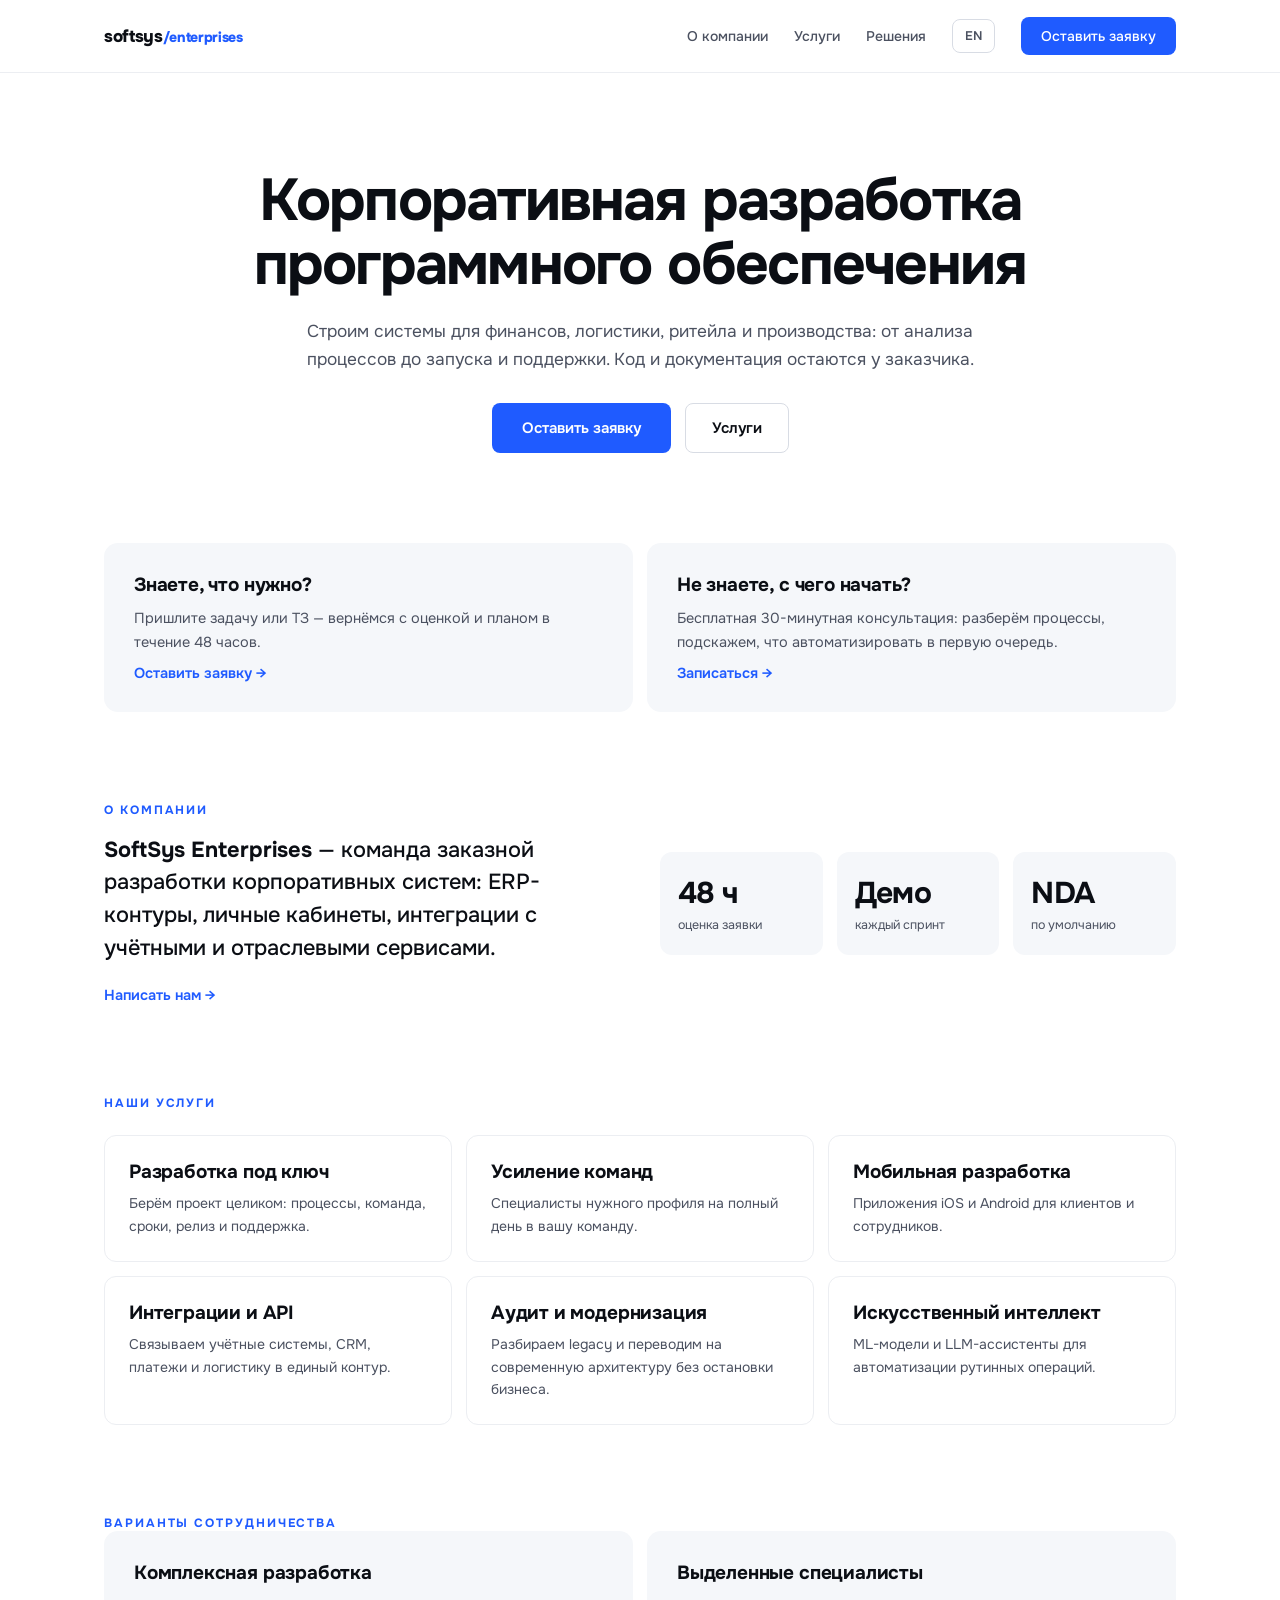
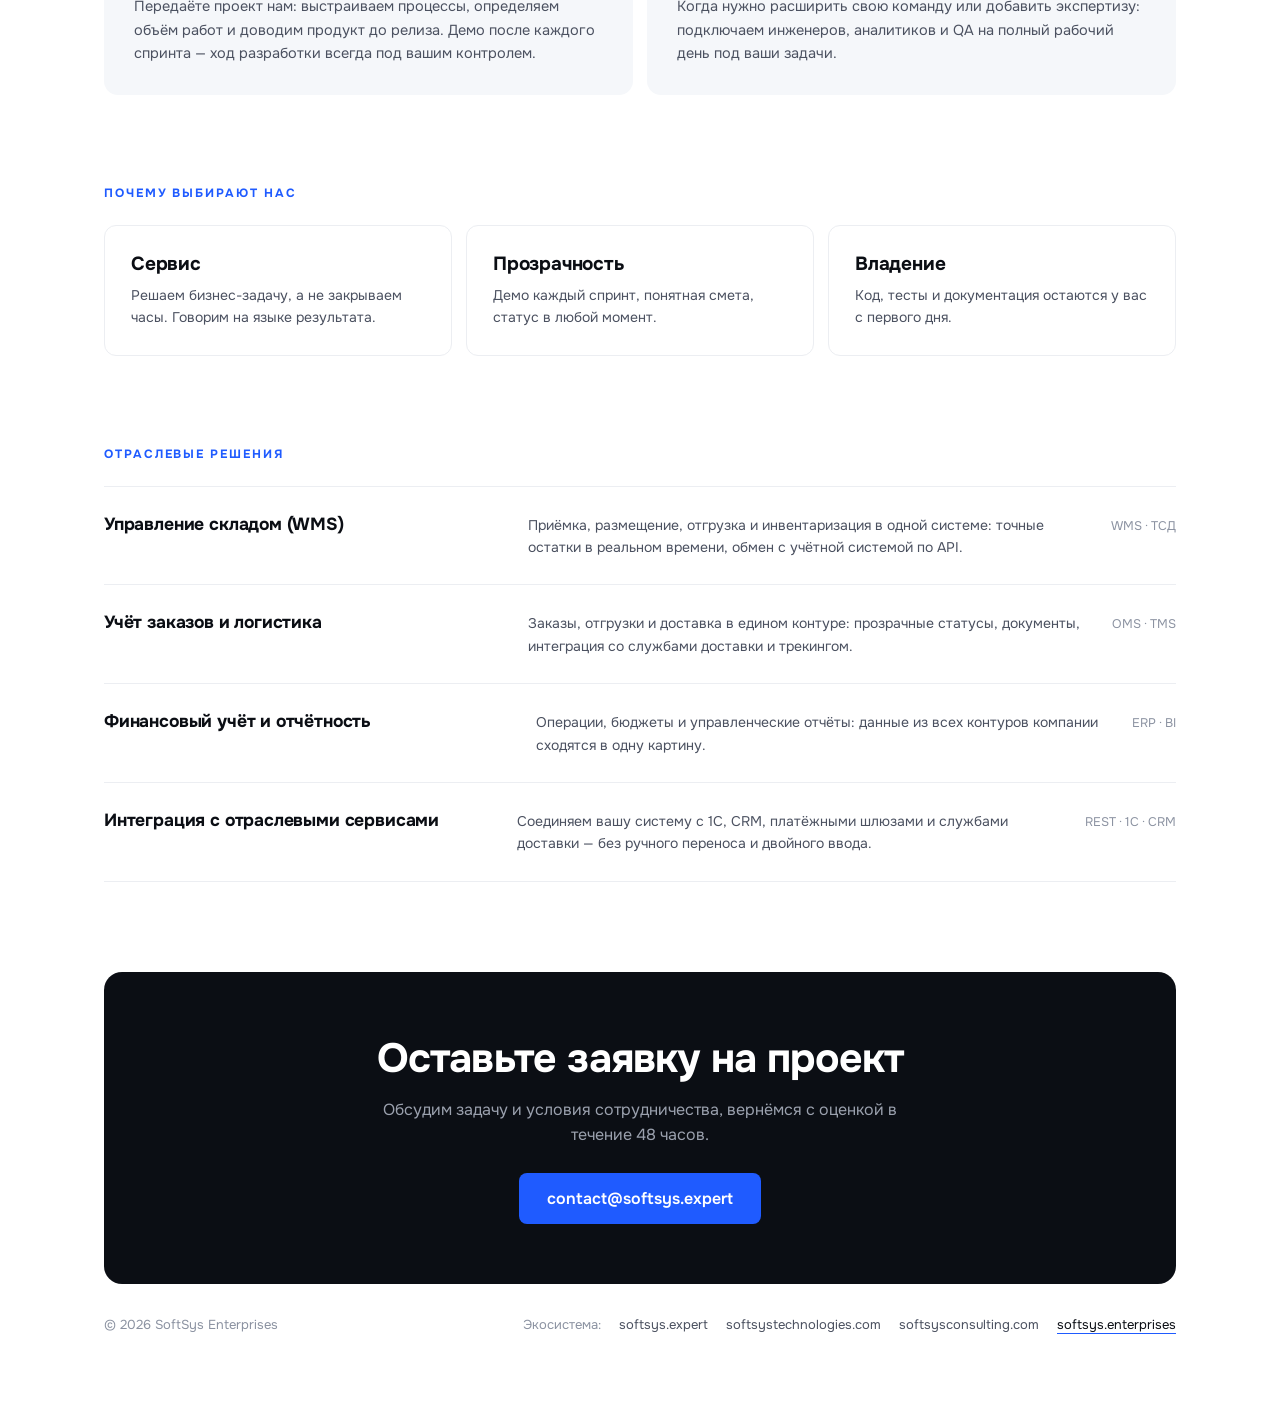
==== commit e0d0d067: "chore: rebuild from softsys-enterprises-landing 2026-09-10" ====
--- a/index.html
+++ b/index.html
@@ -28,10 +28,10 @@
 <meta name="twitter:description" content="Разработка корпоративных систем для финансов, логистики, ритейла и промышленности. Интеграции, мобильные приложения, аудит и модернизация ПО.">
 <meta name="twitter:image" content="https://softsys.enterprises/og-image.png">
 <script type="application/ld+json">{"@context":"https://schema.org","@graph":[{"@type":"Organization","@id":"https://softsys.enterprises/#organization","name":"SoftSys Enterprises","url":"https://softsys.enterprises/","email":"contact@softsys.expert"},{"@type":"WebSite","@id":"https://softsys.enterprises/#website","name":"SoftSys Enterprises","url":"https://softsys.enterprises/","inLanguage":["ru","en"],"publisher":{"@id":"https://softsys.enterprises/#organization"}},{"@type":"WebPage","@id":"https://softsys.enterprises/","url":"https://softsys.enterprises/","name":"Корпоративная разработка ПО — SoftSys Enterprises","description":"Разработка корпоративных систем для финансов, логистики, ритейла и промышленности. Интеграции, мобильные приложения, аудит и модернизация ПО.","inLanguage":"ru","isPartOf":{"@id":"https://softsys.enterprises/#website"},"about":{"@id":"https://softsys.enterprises/#organization"}}]}</script><!--seo:end-->
-  <script type="module" crossorigin src="/assets/index-eZdG0xAp.js"></script>
+  <script type="module" crossorigin src="/assets/index-B_oqiWoC.js"></script>
   <link rel="stylesheet" crossorigin href="/assets/index-bQgVB9Rm.css">
 </head>
 <body>
-<div id="app"><!--[--><header class="site-header"><nav class="nav shell" aria-label="Основная навигация"><a class="brand" href="#top">softsys<span>/enterprises</span></a><button class="menu" type="button" aria-expanded="false" aria-controls="nav-links"><span class="sr-only">Меню</span><i></i><i></i></button><div id="nav-links" class="nav-links"><a href="#about">О компании</a><a href="#services">Услуги</a><a href="#work">Решения</a><a class="language" href="en/" hreflang="en">EN</a><a class="nav-cta" href="#contact">Оставить заявку</a></div></nav></header><main id="top"><section class="hero shell"><h1>Корпоративная разработка программного обеспечения</h1><p>SoftSys Enterprises создаёт ИТ-решения для финансов, логистики, ритейла и промышленности: от анализа и проектирования до разработки, тестирования и поддержки.</p><div class="actions"><a class="button primary" href="#contact">Оставить заявку</a><a class="button secondary" href="#services">Услуги</a></div></section><section id="start" class="shell section"><div class="start-grid"><article><h2>Знаете, что нужно?</h2><p>Пришлите задачу или ТЗ — вернёмся с оценкой и планом в течение 48 часов.</p><a href="#contact">Оставить заявку →</a></article><article><h2>Не знаете, с чего начать?</h2><p>Бесплатная 30-минутная консультация: разберём процессы, подскажем, что автоматизировать в первую очередь.</p><a href="mailto:contact@softsys.expert">Записаться →</a></article></div></section><section id="about" class="shell section about"><div><p class="eyebrow">О КОМПАНИИ</p><p class="about-text"><b>SoftSys Enterprises</b> — команда заказной разработки корпоративных систем: ERP-контуры, личные кабинеты, интеграции с учётными и отраслевыми сервисами.</p><a href="#contact">Написать нам →</a></div><div class="stats"><article><b>48 ч</b><span>оценка заявки</span></article><article><b>Демо</b><span>каждый спринт</span></article><article><b>NDA</b><span>по умолчанию</span></article></div></section><section id="services" class="shell section"><p class="eyebrow">НАШИ УСЛУГИ</p><div class="card-grid"><!--[--><article><h2>Разработка под ключ</h2><p>Берём проект целиком: процессы, команда, сроки, релиз и поддержка.</p></article><article><h2>Усиление команд</h2><p>Специалисты нужного профиля на полный день в вашу команду.</p></article><article><h2>Мобильная разработка</h2><p>Приложения iOS и Android для клиентов и сотрудников.</p></article><article><h2>Интеграции и API</h2><p>Связываем учётные системы, CRM, платежи и логистику в единый контур.</p></article><article><h2>Аудит и модернизация</h2><p>Разбираем legacy и переводим на современную архитектуру без остановки бизнеса.</p></article><article><h2>Искусственный интеллект</h2><p>ML-модели и LLM-ассистенты для автоматизации рутинных операций.</p></article><!--]--></div></section><section class="shell section"><p class="eyebrow">ВАРИАНТЫ СОТРУДНИЧЕСТВА</p><div class="start-grid"><!--[--><article><h2>Комплексная разработка</h2><p>Передаёте проект нам: выстраиваем процессы, определяем объём работ и доводим продукт до релиза. Демо после каждого спринта — ход разработки всегда под вашим контролем.</p></article><article><h2>Выделенные специалисты</h2><p>Когда нужно расширить свою команду или добавить экспертизу: подключаем инженеров, аналитиков и QA на полный рабочий день под ваши задачи.</p></article><!--]--></div></section><section class="shell section"><p class="eyebrow">ПОЧЕМУ ВЫБИРАЮТ НАС</p><div class="value-grid"><!--[--><article><h2>Сервис</h2><p>Решаем бизнес-задачу, а не закрываем часы. Говорим на языке результата.</p></article><article><h2>Прозрачность</h2><p>Демо каждый спринт, понятная смета, статус в любой момент.</p></article><article><h2>Владение</h2><p>Код, тесты и документация остаются у вас с первого дня.</p></article><!--]--></div></section><section id="work" class="shell section"><p class="eyebrow">ОТРАСЛЕВЫЕ РЕШЕНИЯ</p><div class="work"><!--[--><article><h2>Системы управления складом</h2><p>Наводим порядок в складском учёте: стабильный обмен данными, точные остатки, меньше простоев.</p><small>WMS · ТСД</small></article><article><h2>Платформы дистанционного обучения</h2><p>LMS под задачи учебного центра: курсы, тестирование, сертификация, доступ 24/7.</p><small>PHP · React · K8s</small></article><article><h2>Мобильные банки и финтех</h2><p>Перезапуск и развитие приложений: современная архитектура, бесконтактные платежи, биометрия, ИИ-персонализация.</p><small>Swift · Kotlin</small></article><article><h2>Автоматизация кадрового учёта</h2><p>Зарплатные контуры для холдингов: вместо ручных Excel-таблиц — единая система.</p><small>HR · Payroll</small></article><!--]--></div></section><section id="contact" class="shell contact"><div class="contact-box"><h2>Оставьте заявку на проект</h2><p>Обсудим задачу и условия сотрудничества, вернёмся с оценкой в течение 48 часов.</p><a href="mailto:contact@softsys.expert">contact@softsys.expert</a></div><footer><span>© 2026 SoftSys Enterprises</span><div><span>Экосистема:</span><a href="https://softsys.expert">softsys.expert</a><a href="https://softsystechnologies.com">softsystechnologies.com</a><a href="https://softsysconsulting.com">softsysconsulting.com</a><span class="current">softsys.enterprises</span></div></footer></section></main><!--]--></div>
+<div id="app"><!--[--><header class="site-header"><nav class="nav shell" aria-label="Основная навигация"><a class="brand" href="#top">softsys<span>/enterprises</span></a><button class="menu" type="button" aria-expanded="false" aria-controls="nav-links"><span class="sr-only">Меню</span><i></i><i></i></button><div id="nav-links" class="nav-links"><a href="#about">О компании</a><a href="#services">Услуги</a><a href="#work">Решения</a><a class="language" href="en/" hreflang="en">EN</a><a class="nav-cta" href="#contact">Оставить заявку</a></div></nav></header><main id="top"><section class="hero shell"><h1>Корпоративная разработка программного обеспечения</h1><p>Строим системы для финансов, логистики, ритейла и производства: от анализа процессов до запуска и поддержки. Код и документация остаются у заказчика.</p><div class="actions"><a class="button primary" href="#contact">Оставить заявку</a><a class="button secondary" href="#services">Услуги</a></div></section><section id="start" class="shell section"><div class="start-grid"><article><h2>Знаете, что нужно?</h2><p>Пришлите задачу или ТЗ — вернёмся с оценкой и планом в течение 48 часов.</p><a href="#contact">Оставить заявку →</a></article><article><h2>Не знаете, с чего начать?</h2><p>Бесплатная 30-минутная консультация: разберём процессы, подскажем, что автоматизировать в первую очередь.</p><a href="mailto:contact@softsys.expert">Записаться →</a></article></div></section><section id="about" class="shell section about"><div><p class="eyebrow">О КОМПАНИИ</p><p class="about-text"><b>SoftSys Enterprises</b> — команда заказной разработки корпоративных систем: ERP-контуры, личные кабинеты, интеграции с учётными и отраслевыми сервисами.</p><a href="#contact">Написать нам →</a></div><div class="stats"><article><b>48 ч</b><span>оценка заявки</span></article><article><b>Демо</b><span>каждый спринт</span></article><article><b>NDA</b><span>по умолчанию</span></article></div></section><section id="services" class="shell section"><p class="eyebrow">НАШИ УСЛУГИ</p><div class="card-grid"><!--[--><article><h2>Разработка под ключ</h2><p>Берём проект целиком: процессы, команда, сроки, релиз и поддержка.</p></article><article><h2>Усиление команд</h2><p>Специалисты нужного профиля на полный день в вашу команду.</p></article><article><h2>Мобильная разработка</h2><p>Приложения iOS и Android для клиентов и сотрудников.</p></article><article><h2>Интеграции и API</h2><p>Связываем учётные системы, CRM, платежи и логистику в единый контур.</p></article><article><h2>Аудит и модернизация</h2><p>Разбираем legacy и переводим на современную архитектуру без остановки бизнеса.</p></article><article><h2>Искусственный интеллект</h2><p>ML-модели и LLM-ассистенты для автоматизации рутинных операций.</p></article><!--]--></div></section><section class="shell section"><p class="eyebrow">ВАРИАНТЫ СОТРУДНИЧЕСТВА</p><div class="start-grid"><!--[--><article><h2>Комплексная разработка</h2><p>Передаёте проект нам: выстраиваем процессы, определяем объём работ и доводим продукт до релиза. Демо после каждого спринта — ход разработки всегда под вашим контролем.</p></article><article><h2>Выделенные специалисты</h2><p>Когда нужно расширить свою команду или добавить экспертизу: подключаем инженеров, аналитиков и QA на полный рабочий день под ваши задачи.</p></article><!--]--></div></section><section class="shell section"><p class="eyebrow">ПОЧЕМУ ВЫБИРАЮТ НАС</p><div class="value-grid"><!--[--><article><h2>Сервис</h2><p>Решаем бизнес-задачу, а не закрываем часы. Говорим на языке результата.</p></article><article><h2>Прозрачность</h2><p>Демо каждый спринт, понятная смета, статус в любой момент.</p></article><article><h2>Владение</h2><p>Код, тесты и документация остаются у вас с первого дня.</p></article><!--]--></div></section><section id="work" class="shell section"><p class="eyebrow">ОТРАСЛЕВЫЕ РЕШЕНИЯ</p><div class="work"><!--[--><article><h2>Управление складом (WMS)</h2><p>Приёмка, размещение, отгрузка и инвентаризация в одной системе: точные остатки в реальном времени, обмен с учётной системой по API.</p><small>WMS · ТСД</small></article><article><h2>Учёт заказов и логистика</h2><p>Заказы, отгрузки и доставка в едином контуре: прозрачные статусы, документы, интеграция со службами доставки и трекингом.</p><small>OMS · TMS</small></article><article><h2>Финансовый учёт и отчётность</h2><p>Операции, бюджеты и управленческие отчёты: данные из всех контуров компании сходятся в одну картину.</p><small>ERP · BI</small></article><article><h2>Интеграция с отраслевыми сервисами</h2><p>Соединяем вашу систему с 1С, CRM, платёжными шлюзами и службами доставки — без ручного переноса и двойного ввода.</p><small>REST · 1С · CRM</small></article><!--]--></div></section><section id="contact" class="shell contact"><div class="contact-box"><h2>Оставьте заявку на проект</h2><p>Обсудим задачу и условия сотрудничества, вернёмся с оценкой в течение 48 часов.</p><a href="mailto:contact@softsys.expert">contact@softsys.expert</a></div><footer><span>© 2026 SoftSys Enterprises</span><div><span>Экосистема:</span><a href="https://softsys.expert">softsys.expert</a><a href="https://softsystechnologies.com">softsystechnologies.com</a><a href="https://softsysconsulting.com">softsysconsulting.com</a><span class="current">softsys.enterprises</span></div></footer></section></main><!--]--></div>
 </body>
 </html>
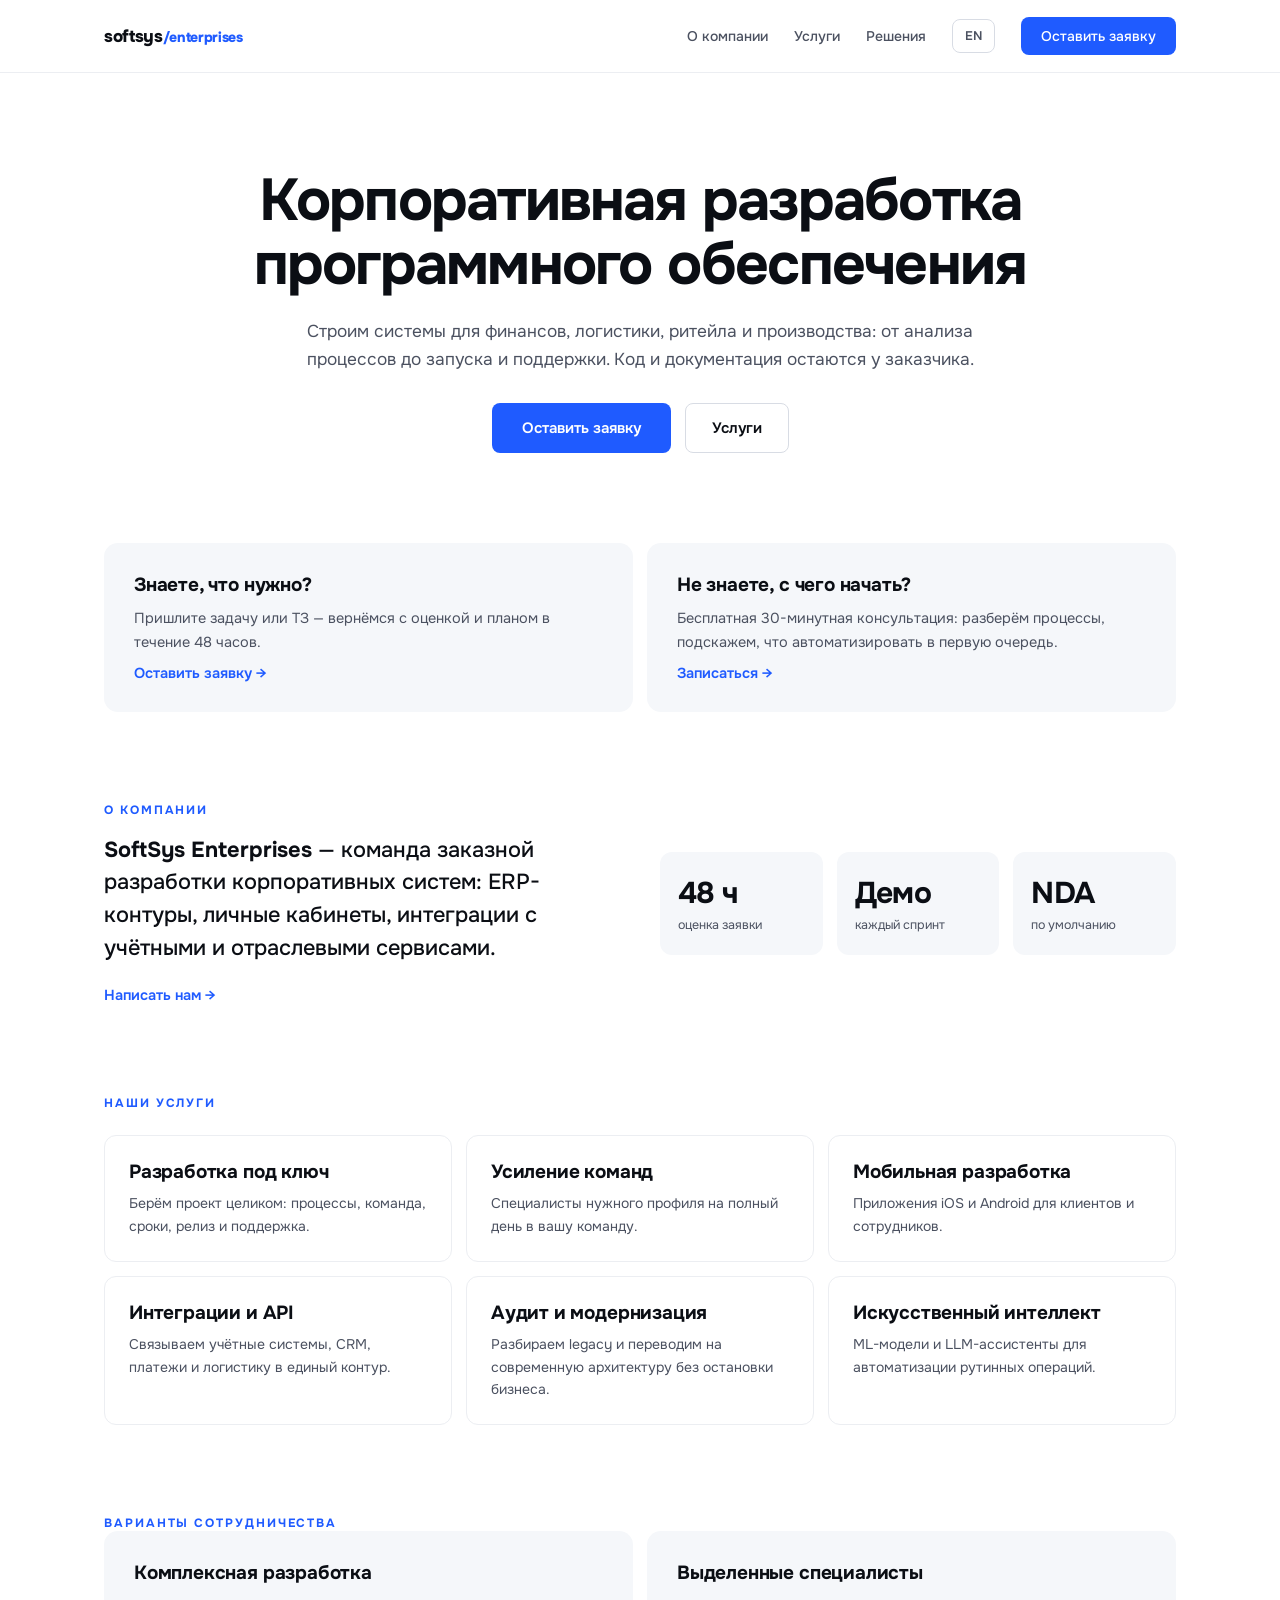
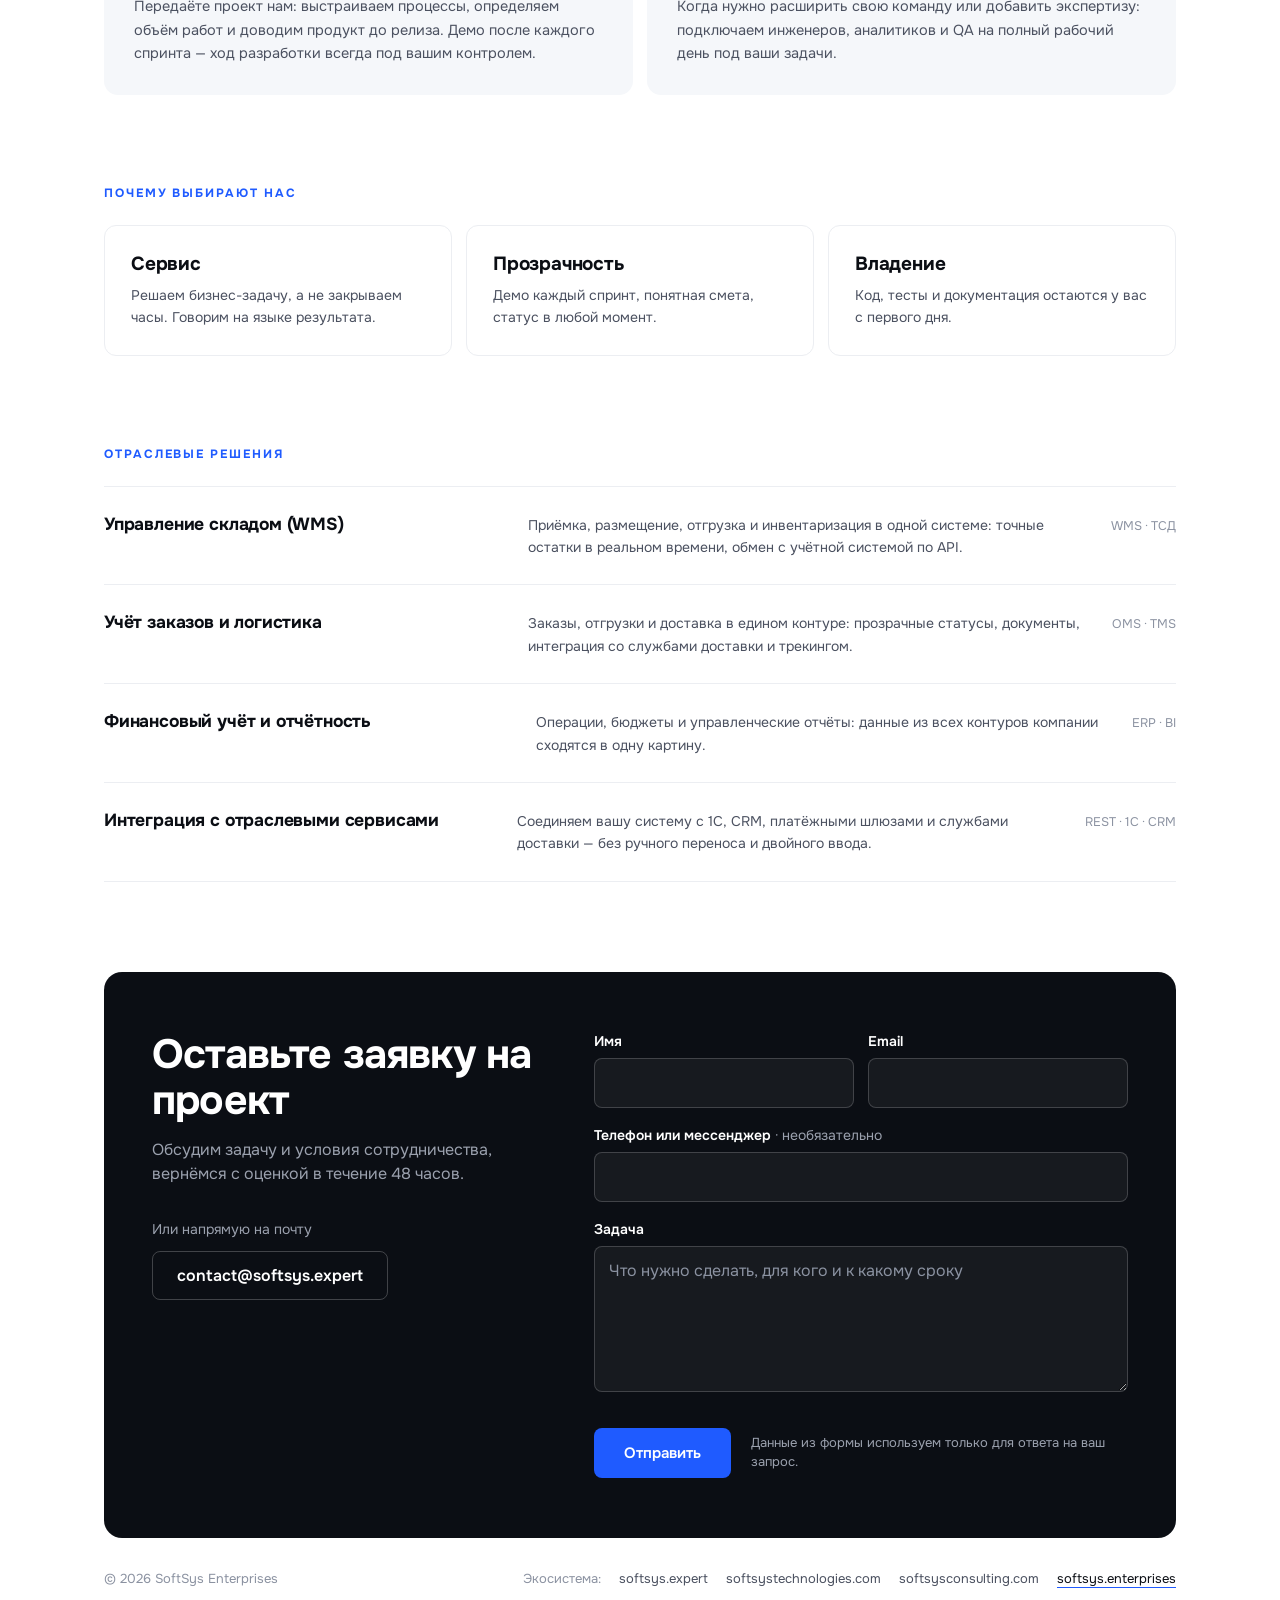
==== commit 39e92c20: "chore: rebuild from softsys-enterprises-landing 383f289 (contact form, web analytics)" ====
--- a/index.html
+++ b/index.html
@@ -28,10 +28,11 @@
 <meta name="twitter:description" content="Разработка корпоративных систем для финансов, логистики, ритейла и промышленности. Интеграции, мобильные приложения, аудит и модернизация ПО.">
 <meta name="twitter:image" content="https://softsys.enterprises/og-image.png">
 <script type="application/ld+json">{"@context":"https://schema.org","@graph":[{"@type":"Organization","@id":"https://softsys.enterprises/#organization","name":"SoftSys Enterprises","url":"https://softsys.enterprises/","email":"contact@softsys.expert"},{"@type":"WebSite","@id":"https://softsys.enterprises/#website","name":"SoftSys Enterprises","url":"https://softsys.enterprises/","inLanguage":["ru","en"],"publisher":{"@id":"https://softsys.enterprises/#organization"}},{"@type":"WebPage","@id":"https://softsys.enterprises/","url":"https://softsys.enterprises/","name":"Корпоративная разработка ПО — SoftSys Enterprises","description":"Разработка корпоративных систем для финансов, логистики, ритейла и промышленности. Интеграции, мобильные приложения, аудит и модернизация ПО.","inLanguage":"ru","isPartOf":{"@id":"https://softsys.enterprises/#website"},"about":{"@id":"https://softsys.enterprises/#organization"}}]}</script><!--seo:end-->
-  <script type="module" crossorigin src="/assets/index-B_oqiWoC.js"></script>
-  <link rel="stylesheet" crossorigin href="/assets/index-bQgVB9Rm.css">
+  <script type="module" crossorigin src="/assets/index-D9jMnUBa.js"></script>
+  <link rel="stylesheet" crossorigin href="/assets/index-CkCA2ZsD.css">
 </head>
 <body>
-<div id="app"><!--[--><header class="site-header"><nav class="nav shell" aria-label="Основная навигация"><a class="brand" href="#top">softsys<span>/enterprises</span></a><button class="menu" type="button" aria-expanded="false" aria-controls="nav-links"><span class="sr-only">Меню</span><i></i><i></i></button><div id="nav-links" class="nav-links"><a href="#about">О компании</a><a href="#services">Услуги</a><a href="#work">Решения</a><a class="language" href="en/" hreflang="en">EN</a><a class="nav-cta" href="#contact">Оставить заявку</a></div></nav></header><main id="top"><section class="hero shell"><h1>Корпоративная разработка программного обеспечения</h1><p>Строим системы для финансов, логистики, ритейла и производства: от анализа процессов до запуска и поддержки. Код и документация остаются у заказчика.</p><div class="actions"><a class="button primary" href="#contact">Оставить заявку</a><a class="button secondary" href="#services">Услуги</a></div></section><section id="start" class="shell section"><div class="start-grid"><article><h2>Знаете, что нужно?</h2><p>Пришлите задачу или ТЗ — вернёмся с оценкой и планом в течение 48 часов.</p><a href="#contact">Оставить заявку →</a></article><article><h2>Не знаете, с чего начать?</h2><p>Бесплатная 30-минутная консультация: разберём процессы, подскажем, что автоматизировать в первую очередь.</p><a href="mailto:contact@softsys.expert">Записаться →</a></article></div></section><section id="about" class="shell section about"><div><p class="eyebrow">О КОМПАНИИ</p><p class="about-text"><b>SoftSys Enterprises</b> — команда заказной разработки корпоративных систем: ERP-контуры, личные кабинеты, интеграции с учётными и отраслевыми сервисами.</p><a href="#contact">Написать нам →</a></div><div class="stats"><article><b>48 ч</b><span>оценка заявки</span></article><article><b>Демо</b><span>каждый спринт</span></article><article><b>NDA</b><span>по умолчанию</span></article></div></section><section id="services" class="shell section"><p class="eyebrow">НАШИ УСЛУГИ</p><div class="card-grid"><!--[--><article><h2>Разработка под ключ</h2><p>Берём проект целиком: процессы, команда, сроки, релиз и поддержка.</p></article><article><h2>Усиление команд</h2><p>Специалисты нужного профиля на полный день в вашу команду.</p></article><article><h2>Мобильная разработка</h2><p>Приложения iOS и Android для клиентов и сотрудников.</p></article><article><h2>Интеграции и API</h2><p>Связываем учётные системы, CRM, платежи и логистику в единый контур.</p></article><article><h2>Аудит и модернизация</h2><p>Разбираем legacy и переводим на современную архитектуру без остановки бизнеса.</p></article><article><h2>Искусственный интеллект</h2><p>ML-модели и LLM-ассистенты для автоматизации рутинных операций.</p></article><!--]--></div></section><section class="shell section"><p class="eyebrow">ВАРИАНТЫ СОТРУДНИЧЕСТВА</p><div class="start-grid"><!--[--><article><h2>Комплексная разработка</h2><p>Передаёте проект нам: выстраиваем процессы, определяем объём работ и доводим продукт до релиза. Демо после каждого спринта — ход разработки всегда под вашим контролем.</p></article><article><h2>Выделенные специалисты</h2><p>Когда нужно расширить свою команду или добавить экспертизу: подключаем инженеров, аналитиков и QA на полный рабочий день под ваши задачи.</p></article><!--]--></div></section><section class="shell section"><p class="eyebrow">ПОЧЕМУ ВЫБИРАЮТ НАС</p><div class="value-grid"><!--[--><article><h2>Сервис</h2><p>Решаем бизнес-задачу, а не закрываем часы. Говорим на языке результата.</p></article><article><h2>Прозрачность</h2><p>Демо каждый спринт, понятная смета, статус в любой момент.</p></article><article><h2>Владение</h2><p>Код, тесты и документация остаются у вас с первого дня.</p></article><!--]--></div></section><section id="work" class="shell section"><p class="eyebrow">ОТРАСЛЕВЫЕ РЕШЕНИЯ</p><div class="work"><!--[--><article><h2>Управление складом (WMS)</h2><p>Приёмка, размещение, отгрузка и инвентаризация в одной системе: точные остатки в реальном времени, обмен с учётной системой по API.</p><small>WMS · ТСД</small></article><article><h2>Учёт заказов и логистика</h2><p>Заказы, отгрузки и доставка в едином контуре: прозрачные статусы, документы, интеграция со службами доставки и трекингом.</p><small>OMS · TMS</small></article><article><h2>Финансовый учёт и отчётность</h2><p>Операции, бюджеты и управленческие отчёты: данные из всех контуров компании сходятся в одну картину.</p><small>ERP · BI</small></article><article><h2>Интеграция с отраслевыми сервисами</h2><p>Соединяем вашу систему с 1С, CRM, платёжными шлюзами и службами доставки — без ручного переноса и двойного ввода.</p><small>REST · 1С · CRM</small></article><!--]--></div></section><section id="contact" class="shell contact"><div class="contact-box"><h2>Оставьте заявку на проект</h2><p>Обсудим задачу и условия сотрудничества, вернёмся с оценкой в течение 48 часов.</p><a href="mailto:contact@softsys.expert">contact@softsys.expert</a></div><footer><span>© 2026 SoftSys Enterprises</span><div><span>Экосистема:</span><a href="https://softsys.expert">softsys.expert</a><a href="https://softsystechnologies.com">softsystechnologies.com</a><a href="https://softsysconsulting.com">softsysconsulting.com</a><span class="current">softsys.enterprises</span></div></footer></section></main><!--]--></div>
+<div id="app"><!--[--><header class="site-header"><nav class="nav shell" aria-label="Основная навигация"><a class="brand" href="#top">softsys<span>/enterprises</span></a><button class="menu" type="button" aria-expanded="false" aria-controls="nav-links"><span class="sr-only">Меню</span><i></i><i></i></button><div id="nav-links" class="nav-links"><a href="#about">О компании</a><a href="#services">Услуги</a><a href="#work">Решения</a><a class="language" href="en/" hreflang="en">EN</a><a class="nav-cta" href="#contact">Оставить заявку</a></div></nav></header><main id="top"><section class="hero shell"><h1>Корпоративная разработка программного обеспечения</h1><p>Строим системы для финансов, логистики, ритейла и производства: от анализа процессов до запуска и поддержки. Код и документация остаются у заказчика.</p><div class="actions"><a class="button primary" href="#contact">Оставить заявку</a><a class="button secondary" href="#services">Услуги</a></div></section><section id="start" class="shell section"><div class="start-grid"><article><h2>Знаете, что нужно?</h2><p>Пришлите задачу или ТЗ — вернёмся с оценкой и планом в течение 48 часов.</p><a href="#contact">Оставить заявку →</a></article><article><h2>Не знаете, с чего начать?</h2><p>Бесплатная 30-минутная консультация: разберём процессы, подскажем, что автоматизировать в первую очередь.</p><a href="#contact">Записаться →</a></article></div></section><section id="about" class="shell section about"><div><p class="eyebrow">О КОМПАНИИ</p><p class="about-text"><b>SoftSys Enterprises</b> — команда заказной разработки корпоративных систем: ERP-контуры, личные кабинеты, интеграции с учётными и отраслевыми сервисами.</p><a href="#contact">Написать нам →</a></div><div class="stats"><article><b>48 ч</b><span>оценка заявки</span></article><article><b>Демо</b><span>каждый спринт</span></article><article><b>NDA</b><span>по умолчанию</span></article></div></section><section id="services" class="shell section"><p class="eyebrow">НАШИ УСЛУГИ</p><div class="card-grid"><!--[--><article><h2>Разработка под ключ</h2><p>Берём проект целиком: процессы, команда, сроки, релиз и поддержка.</p></article><article><h2>Усиление команд</h2><p>Специалисты нужного профиля на полный день в вашу команду.</p></article><article><h2>Мобильная разработка</h2><p>Приложения iOS и Android для клиентов и сотрудников.</p></article><article><h2>Интеграции и API</h2><p>Связываем учётные системы, CRM, платежи и логистику в единый контур.</p></article><article><h2>Аудит и модернизация</h2><p>Разбираем legacy и переводим на современную архитектуру без остановки бизнеса.</p></article><article><h2>Искусственный интеллект</h2><p>ML-модели и LLM-ассистенты для автоматизации рутинных операций.</p></article><!--]--></div></section><section class="shell section"><p class="eyebrow">ВАРИАНТЫ СОТРУДНИЧЕСТВА</p><div class="start-grid"><!--[--><article><h2>Комплексная разработка</h2><p>Передаёте проект нам: выстраиваем процессы, определяем объём работ и доводим продукт до релиза. Демо после каждого спринта — ход разработки всегда под вашим контролем.</p></article><article><h2>Выделенные специалисты</h2><p>Когда нужно расширить свою команду или добавить экспертизу: подключаем инженеров, аналитиков и QA на полный рабочий день под ваши задачи.</p></article><!--]--></div></section><section class="shell section"><p class="eyebrow">ПОЧЕМУ ВЫБИРАЮТ НАС</p><div class="value-grid"><!--[--><article><h2>Сервис</h2><p>Решаем бизнес-задачу, а не закрываем часы. Говорим на языке результата.</p></article><article><h2>Прозрачность</h2><p>Демо каждый спринт, понятная смета, статус в любой момент.</p></article><article><h2>Владение</h2><p>Код, тесты и документация остаются у вас с первого дня.</p></article><!--]--></div></section><section id="work" class="shell section"><p class="eyebrow">ОТРАСЛЕВЫЕ РЕШЕНИЯ</p><div class="work"><!--[--><article><h2>Управление складом (WMS)</h2><p>Приёмка, размещение, отгрузка и инвентаризация в одной системе: точные остатки в реальном времени, обмен с учётной системой по API.</p><small>WMS · ТСД</small></article><article><h2>Учёт заказов и логистика</h2><p>Заказы, отгрузки и доставка в едином контуре: прозрачные статусы, документы, интеграция со службами доставки и трекингом.</p><small>OMS · TMS</small></article><article><h2>Финансовый учёт и отчётность</h2><p>Операции, бюджеты и управленческие отчёты: данные из всех контуров компании сходятся в одну картину.</p><small>ERP · BI</small></article><article><h2>Интеграция с отраслевыми сервисами</h2><p>Соединяем вашу систему с 1С, CRM, платёжными шлюзами и службами доставки — без ручного переноса и двойного ввода.</p><small>REST · 1С · CRM</small></article><!--]--></div></section><section id="contact" class="shell contact"><div class="contact-box"><div class="contact-intro"><h2>Оставьте заявку на проект</h2><p>Обсудим задачу и условия сотрудничества, вернёмся с оценкой в течение 48 часов.</p><p class="contact-direct">Или напрямую на почту</p><a class="contact-mail" href="mailto:contact@softsys.expert">contact@softsys.expert</a></div><div class="contact-form-wrap" aria-live="polite"><!----><form class="contact-form" aria-label="Форма заявки" style=""><div class="field"><label for="contact-name">Имя</label><input id="contact-name" value="" name="name" type="text" autocomplete="name" maxlength="100" required></div><div class="field"><label for="contact-email">Email</label><input id="contact-email" value="" name="email" type="email" autocomplete="email" maxlength="200" required></div><div class="field wide"><label for="contact-phone">Телефон или мессенджер <span class="optional">· необязательно</span></label><input id="contact-phone" value="" name="phone" type="text" autocomplete="tel" maxlength="60"></div><div class="field wide"><label for="contact-message">Задача</label><textarea id="contact-message" name="message" rows="5" minlength="2" maxlength="5000" placeholder="Что нужно сделать, для кого и к какому сроку" required></textarea></div><div class="hp" aria-hidden="true"><label for="contact-website">Website</label><input id="contact-website" value="" name="website" type="text" tabindex="-1" autocomplete="off"></div><div class="captcha wide"></div><!----><div class="form-foot wide"><button class="button primary" type="submit">Отправить</button><p class="form-consent">Данные из формы используем только для ответа на ваш запрос.</p></div></form></div></div><footer><span>© 2026 SoftSys Enterprises</span><div><span>Экосистема:</span><a href="https://softsys.expert">softsys.expert</a><a href="https://softsystechnologies.com">softsystechnologies.com</a><a href="https://softsysconsulting.com">softsysconsulting.com</a><span class="current">softsys.enterprises</span></div></footer></section></main><!--]--></div>
+<!-- Cloudflare Web Analytics --><script type="module" src="https://static.cloudflareinsights.com/beacon.min.js" data-cf-beacon='{"token": "377d2fe30ece4ac5a251321e228d0066"}'></script><!-- End Cloudflare Web Analytics -->
 </body>
 </html>
--- a/assets/index-CkCA2ZsD.css
+++ b/assets/index-CkCA2ZsD.css
@@ -0,0 +1 @@
+@font-face{font-family:Onest Variable;font-style:normal;font-display:swap;font-weight:100 900;src:url(/assets/onest-cyrillic-ext-wght-normal-DOFToQv1.woff2)format("woff2-variations");unicode-range:U+460-52F,U+1C80-1C8A,U+20B4,U+2DE0-2DFF,U+A640-A69F,U+FE2E-FE2F}@font-face{font-family:Onest Variable;font-style:normal;font-display:swap;font-weight:100 900;src:url(/assets/onest-cyrillic-wght-normal-DayYxulF.woff2)format("woff2-variations");unicode-range:U+301,U+400-45F,U+490-491,U+4B0-4B1,U+2116}@font-face{font-family:Onest Variable;font-style:normal;font-display:swap;font-weight:100 900;src:url(/assets/onest-math-wght-normal-Bl4ZGkZl.woff2)format("woff2-variations");unicode-range:U+302-303,U+305,U+307-308,U+310,U+312,U+315,U+31A,U+326-327,U+32C,U+32F-330,U+332-333,U+338,U+33A,U+346,U+34D,U+391-3A1,U+3A3-3A9,U+3B1-3C9,U+3D1,U+3D5-3D6,U+3F0-3F1,U+3F4-3F5,U+2016-2017,U+2034-2038,U+203C,U+2040,U+2043,U+2047,U+2050,U+2057,U+205F,U+2070-2071,U+2074-208E,U+2090-209C,U+20D0-20DC,U+20E1,U+20E5-20EF,U+2100-2112,U+2114-2115,U+2117-2121,U+2123-214F,U+2190,U+2192,U+2194-21AE,U+21B0-21E5,U+21F1-21F2,U+21F4-2211,U+2213-2214,U+2216-22FF,U+2308-230B,U+2310,U+2319,U+231C-2321,U+2336-237A,U+237C,U+2395,U+239B-23B7,U+23D0,U+23DC-23E1,U+2474-2475,U+25AF,U+25B3,U+25B7,U+25BD,U+25C1,U+25CA,U+25CC,U+25FB,U+266D-266F,U+27C0-27FF,U+2900-2AFF,U+2B0E-2B11,U+2B30-2B4C,U+2BFE,U+3030,U+FF5B,U+FF5D,U+1D400-1D7FF,U+1EE??}@font-face{font-family:Onest Variable;font-style:normal;font-display:swap;font-weight:100 900;src:url(/assets/onest-symbols-wght-normal-DxQzqQfC.woff2)format("woff2-variations");unicode-range:U+1-C,U+E-1F,U+7F-9F,U+20DD-20E0,U+20E2-20E4,U+2150-218F,U+2190,U+2192,U+2194-2199,U+21AF,U+21E6-21F0,U+21F3,U+2218-2219,U+2299,U+22C4-22C6,U+2300-243F,U+2440-244A,U+2460-24FF,U+25A0-27BF,U+28??,U+2921-2922,U+2981,U+29BF,U+29EB,U+2B??,U+4DC0-4DFF,U+FFF9-FFFB,U+10140-1018E,U+10190-1019C,U+101A0,U+101D0-101FD,U+102E0-102FB,U+10E60-10E7E,U+1D2C0-1D2D3,U+1D2E0-1D37F,U+1F0??,U+1F100-1F1AD,U+1F1E6-1F1FF,U+1F30D-1F30F,U+1F315,U+1F31C,U+1F31E,U+1F320-1F32C,U+1F336,U+1F378,U+1F37D,U+1F382,U+1F393-1F39F,U+1F3A7-1F3A8,U+1F3AC-1F3AF,U+1F3C2,U+1F3C4-1F3C6,U+1F3CA-1F3CE,U+1F3D4-1F3E0,U+1F3ED,U+1F3F1-1F3F3,U+1F3F5-1F3F7,U+1F408,U+1F415,U+1F41F,U+1F426,U+1F43F,U+1F441-1F442,U+1F444,U+1F446-1F449,U+1F44C-1F44E,U+1F453,U+1F46A,U+1F47D,U+1F4A3,U+1F4B0,U+1F4B3,U+1F4B9,U+1F4BB,U+1F4BF,U+1F4C8-1F4CB,U+1F4D6,U+1F4DA,U+1F4DF,U+1F4E3-1F4E6,U+1F4EA-1F4ED,U+1F4F7,U+1F4F9-1F4FB,U+1F4FD-1F4FE,U+1F503,U+1F507-1F50B,U+1F50D,U+1F512-1F513,U+1F53E-1F54A,U+1F54F-1F5FA,U+1F610,U+1F650-1F67F,U+1F687,U+1F68D,U+1F691,U+1F694,U+1F698,U+1F6AD,U+1F6B2,U+1F6B9-1F6BA,U+1F6BC,U+1F6C6-1F6CF,U+1F6D3-1F6D7,U+1F6E0-1F6EA,U+1F6F0-1F6F3,U+1F6F7-1F6FC,U+1F7??,U+1F800-1F80B,U+1F810-1F847,U+1F850-1F859,U+1F860-1F887,U+1F890-1F8AD,U+1F8B0-1F8BB,U+1F8C0-1F8C1,U+1F900-1F90B,U+1F93B,U+1F946,U+1F984,U+1F996,U+1F9E9,U+1FA00-1FA6F,U+1FA70-1FA7C,U+1FA80-1FA89,U+1FA8F-1FAC6,U+1FACE-1FADC,U+1FADF-1FAE9,U+1FAF0-1FAF8,U+1FB??}@font-face{font-family:Onest Variable;font-style:normal;font-display:swap;font-weight:100 900;src:url(/assets/onest-vietnamese-wght-normal-BBxOatbv.woff2)format("woff2-variations");unicode-range:U+102-103,U+110-111,U+128-129,U+168-169,U+1A0-1A1,U+1AF-1B0,U+300-301,U+303-304,U+308-309,U+323,U+329,U+1EA0-1EF9,U+20AB}@font-face{font-family:Onest Variable;font-style:normal;font-display:swap;font-weight:100 900;src:url(/assets/onest-latin-ext-wght-normal-QAhDxQuo.woff2)format("woff2-variations");unicode-range:U+100-2BA,U+2BD-2C5,U+2C7-2CC,U+2CE-2D7,U+2DD-2FF,U+304,U+308,U+329,U+1D00-1DBF,U+1E00-1E9F,U+1EF2-1EFF,U+2020,U+20A0-20AB,U+20AD-20C0,U+2113,U+2C60-2C7F,U+A720-A7FF}@font-face{font-family:Onest Variable;font-style:normal;font-display:swap;font-weight:100 900;src:url(/assets/onest-latin-wght-normal-Dun_Rd-l.woff2)format("woff2-variations");unicode-range:U+??,U+131,U+152-153,U+2BB-2BC,U+2C6,U+2DA,U+2DC,U+304,U+308,U+329,U+2000-206F,U+20AC,U+2122,U+2191,U+2193,U+2212,U+2215,U+FEFF,U+FFFD}:root{color:#0b0e14;font-synthesis:none;background:#fff;font-family:Onest Variable,Arial,sans-serif}*{box-sizing:border-box}html{scroll-behavior:smooth}body{min-width:320px;margin:0}a{color:inherit;text-decoration:none}a:hover{color:#1f5bff}a:focus-visible{outline-offset:4px;outline:3px solid #1f5bff}button:focus-visible{outline-offset:4px;outline:3px solid #1f5bff}.shell{width:min(1120px,100%);margin:auto;padding-inline-start:24px;padding-inline-end:24px}.site-header{z-index:10;-webkit-backdrop-filter:blur(8px);backdrop-filter:blur(8px);background:#ffffffeb;border-bottom:1px solid #eceef2;position:sticky;top:0}.nav{justify-content:space-between;align-items:center;gap:20px;min-height:72px;display:flex}.brand{letter-spacing:-.02em;font-size:17px;font-weight:800}.brand span{color:#1f5bff;font-size:14px}.nav-links{color:#4b5160;align-items:center;gap:26px;font-size:14px;font-weight:500;display:flex}.language{border:1px solid #d8dce4;border-radius:8px;padding:8px 12px;font-size:12.5px;font-weight:600}.nav-cta,.primary{color:#fff;background:#1f5bff;border-radius:8px;padding:10px 20px}.nav-cta:hover,.primary:hover{color:#fff;background:#1746cc}.menu{display:none}.hero{text-align:center;padding-top:96px}.hero h1{letter-spacing:-.03em;max-width:24ch;margin:auto;font-size:clamp(36px,4.6vw,60px);line-height:1.08}.hero>p{color:#4b5160;max-width:62ch;margin:22px auto 0;font-size:clamp(15px,1.35vw,17.5px);line-height:1.6}.actions{flex-wrap:wrap;justify-content:center;gap:14px;margin-top:30px;display:flex}.button{cursor:pointer;border:0;border-radius:8px;padding:15px 30px;font-family:inherit;font-size:15px;font-weight:600}.secondary{border:1.5px solid #d8dce4;padding:14px 26px}.section{padding-top:90px;scroll-margin-top:72px}.start-grid{grid-template-columns:repeat(2,minmax(0,1fr));gap:14px;display:grid}.start-grid article{background:#f5f7fa;border-radius:14px;flex-direction:column;gap:10px;padding:30px;display:flex}.start-grid h2,.card-grid h2,.value-grid h2,.work h2{letter-spacing:-.01em;margin:0;font-size:19px}.start-grid p,.card-grid p,.value-grid p,.work p{color:#4b5160;margin:0;font-size:14.5px;line-height:1.6}.start-grid a,.about a{color:#1f5bff;margin-top:auto;font-size:14.5px;font-weight:600}.eyebrow{color:#1f5bff;letter-spacing:.16em;margin:0;font-size:12px;font-weight:700}.about{grid-template-columns:1fr 1fr;align-items:center;gap:40px;display:grid}.about-text{margin:16px 0 0;font-size:clamp(17px,1.7vw,22px);font-weight:500;line-height:1.5}.about a{margin-top:22px;display:inline-block}.stats{grid-template-columns:repeat(3,1fr);gap:14px;display:grid}.stats article{background:#f5f7fa;border-radius:12px;padding:22px 18px}.stats b{letter-spacing:-.02em;font-size:30px;display:block}.stats span{color:#4b5160;margin-top:5px;font-size:12.5px;display:block}.card-grid,.value-grid{grid-template-columns:repeat(3,1fr);gap:14px;margin-top:24px;display:grid}.card-grid article,.value-grid article{border:1px solid #eceef2;border-radius:12px;padding:24px}.card-grid article:hover{border-color:#1f5bff}.card-grid p,.value-grid p{margin-top:8px;font-size:14px}.value-grid article{padding:26px}.work{margin-top:24px}.work article{border-top:1px solid #eceef2;grid-template-columns:1fr 1.4fr auto;align-items:baseline;gap:24px;padding:26px 0;display:grid}.work article:last-child{border-bottom:1px solid #eceef2}.work h2{font-size:17.5px}.work p{font-size:14px}.work small{color:#8b92a1;white-space:nowrap;font-size:12.5px}.contact{padding-top:90px;padding-bottom:80px;scroll-margin-top:72px}footer{color:#8b92a1;flex-wrap:wrap;justify-content:space-between;gap:18px;margin-top:32px;font-size:13px;display:flex}footer div{flex-wrap:wrap;gap:18px;display:flex}footer a{color:#4b5160}.current{color:#0b0e14;border-bottom:1px solid #1f5bff}@media (max-width:700px){.shell{padding-inline-start:16px;padding-inline-end:16px}.menu{background:#fff;border:1px solid #d8dce4;border-radius:8px;gap:5px;width:42px;height:42px;padding:11px;display:grid}.menu i{background:#0b0e14;height:1px;display:block}.nav-links{background:#fff;border:1px solid #eceef2;border-radius:12px;flex-direction:column;align-items:stretch;padding:16px;display:none;position:absolute;top:64px;left:16px;right:16px;box-shadow:0 14px 35px #0b0e1418}.nav-links.open{display:flex}.nav-links a{padding:8px}.language,.nav-cta{text-align:center}.hero{padding-top:64px}.section{padding-top:70px}.start-grid,.about,.value-grid,.card-grid{grid-template-columns:1fr}.stats{grid-template-columns:repeat(3,1fr);gap:8px}.stats article{padding:18px 12px}.stats b{font-size:24px}.work article{grid-template-columns:1fr;gap:8px}.work small{white-space:normal}.contact{padding-top:70px;padding-bottom:48px}footer div{gap:10px 14px}}@media (max-width:370px){.stats{grid-template-columns:1fr}.hero h1{font-size:34px}}@media (prefers-reduced-motion:reduce){html{scroll-behavior:auto}*{transition:none!important;animation:none!important}}.sr-only{clip:rect(0,0,0,0);white-space:nowrap;border:0;width:1px;height:1px;margin:-1px;padding:0;position:absolute;overflow:hidden}@media (max-width:700px){body{overflow-x:hidden}.menu{z-index:3;flex:none;width:44px;height:44px;position:relative}.menu i{width:18px;height:2px;margin-top:-1px;margin-left:-9px;transition:transform .22s;position:absolute;top:50%;left:50%}.menu i:first-of-type{transform:translateY(-4px)}.menu i:last-of-type{transform:translateY(4px)}.menu[aria-expanded=true] i:first-of-type{transform:rotate(45deg)}.menu[aria-expanded=true] i:last-of-type{transform:rotate(-45deg)}.nav-links{visibility:hidden;opacity:0;pointer-events:none;transition:visibility 0s linear .22s,opacity .22s,transform .22s;display:flex;transform:translateY(-8px)scale(.98)}.nav-links.open{visibility:visible;opacity:1;pointer-events:auto;transition-delay:0s;transform:none}.nav-links a{opacity:0;min-height:44px;transition:opacity .18s,transform .18s;transform:translateY(-5px)}.nav-links.open a{opacity:1;transform:none}.nav-links.open a:first-child{transition-delay:40ms}.nav-links.open a:nth-child(2){transition-delay:70ms}.nav-links.open a:nth-child(3){transition-delay:.1s}.nav-links.open a:nth-child(4){transition-delay:.13s}.nav-links.open a:nth-child(5){transition-delay:.16s}}.contact-box{color:#fff;background:#0b0e14;border-radius:18px;grid-template-columns:minmax(0,.85fr) minmax(0,1.15fr);align-items:start;gap:48px;padding:60px 48px;display:grid}.contact-box h2{letter-spacing:-.02em;margin:0;font-size:clamp(26px,3.2vw,42px);line-height:1.12}.contact-intro>p{color:#9ba1ae;max-width:44ch;margin:14px 0 0;line-height:1.55}.contact-intro>.contact-direct{margin-top:32px;font-size:14px}.contact-mail,.form-again{color:#fff;overflow-wrap:anywhere;background:0 0;border:1.5px solid #ffffff38;border-radius:8px;padding:13px 24px;font-weight:600;display:inline-block}.contact-mail{margin-top:10px}.contact-mail:hover,.form-again:hover{color:#fff;border-color:#1f5bff}.contact-box a:focus-visible{outline-color:#7fa0ff}.contact-box button:focus-visible{outline-color:#7fa0ff}.contact-form{grid-template-columns:repeat(2,minmax(0,1fr));gap:18px 14px;display:grid}.contact-form .wide{grid-column:1/-1}.field label{margin-bottom:8px;font-size:14px;font-weight:600;display:block}.field .optional{color:#9ba1ae;font-weight:400}.field input,.field textarea{color:#fff;background:#ffffff0d;border:1px solid #ffffff2e;border-radius:8px;width:100%;margin:0;padding:12px 14px;font-family:inherit;font-size:16px;line-height:1.5;transition:border-color .15s,background-color .15s;display:block}.field textarea{resize:vertical;min-height:132px}.field input::placeholder,.field textarea::placeholder{color:#8b92a1;opacity:1}.field input:hover,.field textarea:hover{border-color:#ffffff5c}.field input:focus-visible{outline-offset:1px;background:#ffffff14;border-color:#7fa0ff;outline:2px solid #7fa0ff}.field textarea:focus-visible{outline-offset:1px;background:#ffffff14;border-color:#7fa0ff;outline:2px solid #7fa0ff}.hp{width:1px;height:1px;position:absolute;left:-10000px;overflow:hidden}.form-foot{flex-wrap:wrap;align-items:center;gap:12px 20px;display:flex}.contact-form .button:disabled{opacity:.7;cursor:progress}.contact-form .primary:disabled:hover{background:#1f5bff}.form-consent{color:#9ba1ae;flex:220px;margin:0;font-size:13px;line-height:1.45}.form-error{border:1px solid #ff8a80;border-radius:8px;margin:0;padding:12px 14px;font-size:15px;line-height:1.5}.form-error a{color:#fff;overflow-wrap:anywhere;text-decoration:underline}.form-done{border:1px solid #ffffff2e;border-radius:12px;padding:32px}.form-done p{color:#9ba1ae;margin:0 0 20px;line-height:1.55}.form-done .form-done-title{color:#fff;margin-bottom:8px;font-size:22px;font-weight:600}@media (max-width:900px){.contact-box{grid-template-columns:minmax(0,1fr);gap:36px}}@media (max-width:700px){.contact-box{padding:44px 20px}.contact-form{grid-template-columns:minmax(0,1fr)}.form-done{padding:24px 20px}}
